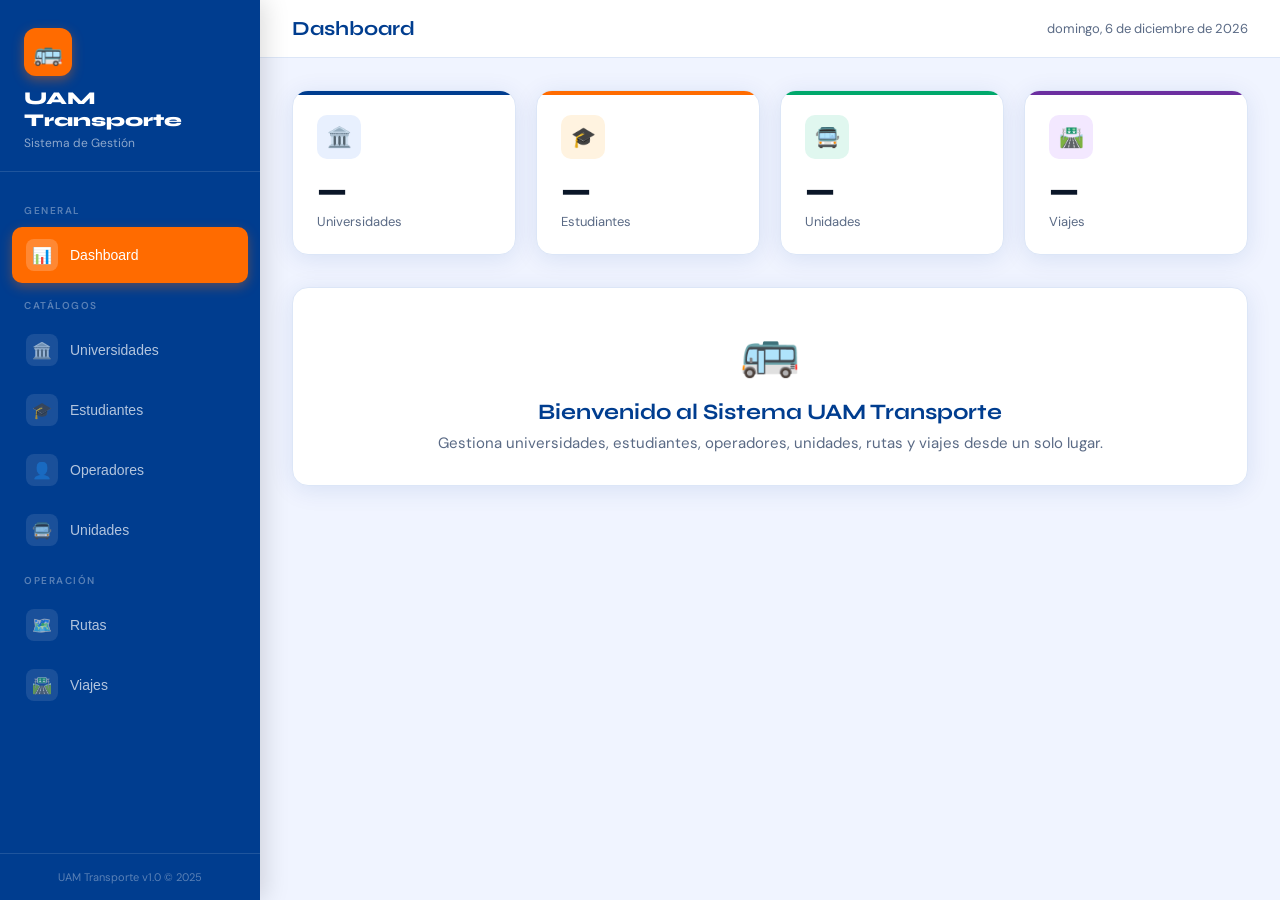
==== TrasporteUAM/src/main/resources/static/index.html @ a87d0dfd "cambios 18/03/2026 09:50" ====
<!DOCTYPE html>
<html lang="es">
<head>
    <meta charset="UTF-8">
    <meta name="viewport" content="width=device-width, initial-scale=1.0">
    <title>UAM Transporte — Sistema de Gestión</title>
    <link href="https://fonts.googleapis.com/css2?family=Syne:wght@400;600;700;800&family=DM+Sans:wght@300;400;500&display=swap" rel="stylesheet">
    <style>
        :root {
            --uam-azul: #003d8f;
            --uam-azul-claro: #0057cc;
            --uam-naranja: #ff6b00;
            --uam-naranja-claro: #ff8c33;
            --uam-verde: #00a86b;
            --uam-morado: #6c2fa0;
            --uam-rojo: #e0002a;
            --bg: #f0f4ff;
            --bg-card: #ffffff;
            --texto: #0a1628;
            --texto-suave: #5a6a85;
            --borde: #dce6f7;
            --sombra: 0 4px 24px rgba(0,61,143,0.10);
            --sombra-hover: 0 8px 36px rgba(0,61,143,0.18);
            --radio: 16px;
        }

        * { margin: 0; padding: 0; box-sizing: border-box; }

        body {
            font-family: 'DM Sans', sans-serif;
            background: var(--bg);
            color: var(--texto);
            min-height: 100vh;
            display: flex;
        }

        /* ─── SIDEBAR ─── */
        .sidebar {
            width: 260px;
            min-height: 100vh;
            background: var(--uam-azul);
            display: flex;
            flex-direction: column;
            position: fixed;
            left: 0; top: 0;
            z-index: 100;
            box-shadow: 4px 0 24px rgba(0,0,0,0.15);
        }

        .sidebar-logo {
            padding: 28px 24px 20px;
            border-bottom: 1px solid rgba(255,255,255,0.12);
        }

        .sidebar-logo .logo-icon {
            width: 48px; height: 48px;
            background: var(--uam-naranja);
            border-radius: 12px;
            display: flex; align-items: center; justify-content: center;
            font-size: 24px;
            margin-bottom: 12px;
            box-shadow: 0 4px 12px rgba(255,107,0,0.4);
        }

        .sidebar-logo h1 {
            font-family: 'Syne', sans-serif;
            font-size: 18px;
            font-weight: 800;
            color: #fff;
            line-height: 1.2;
        }

        .sidebar-logo p {
            font-size: 12px;
            color: rgba(255,255,255,0.55);
            margin-top: 4px;
        }

        .sidebar-nav {
            flex: 1;
            padding: 20px 12px;
            display: flex;
            flex-direction: column;
            gap: 4px;
        }

        .nav-label {
            font-size: 10px;
            font-weight: 600;
            letter-spacing: 1.5px;
            text-transform: uppercase;
            color: rgba(255,255,255,0.35);
            padding: 12px 12px 6px;
        }

        .nav-item {
            display: flex;
            align-items: center;
            gap: 12px;
            padding: 12px 14px;
            border-radius: 10px;
            cursor: pointer;
            transition: all 0.2s;
            color: rgba(255,255,255,0.7);
            font-size: 14px;
            font-weight: 500;
            border: none;
            background: none;
            width: 100%;
            text-align: left;
        }

        .nav-item:hover {
            background: rgba(255,255,255,0.1);
            color: #fff;
        }

        .nav-item.active {
            background: var(--uam-naranja);
            color: #fff;
            box-shadow: 0 4px 12px rgba(255,107,0,0.35);
        }

        .nav-item .nav-icon {
            width: 32px; height: 32px;
            border-radius: 8px;
            display: flex; align-items: center; justify-content: center;
            font-size: 16px;
            background: rgba(255,255,255,0.1);
            flex-shrink: 0;
        }

        .nav-item.active .nav-icon {
            background: rgba(255,255,255,0.2);
        }

        .sidebar-footer {
            padding: 16px;
            border-top: 1px solid rgba(255,255,255,0.12);
        }

        .sidebar-footer p {
            font-size: 11px;
            color: rgba(255,255,255,0.35);
            text-align: center;
        }

        /* ─── MAIN ─── */
        .main {
            margin-left: 260px;
            flex: 1;
            min-height: 100vh;
            display: flex;
            flex-direction: column;
        }

        .topbar {
            background: #fff;
            border-bottom: 1px solid var(--borde);
            padding: 16px 32px;
            display: flex;
            align-items: center;
            justify-content: space-between;
            position: sticky;
            top: 0;
            z-index: 50;
        }

        .topbar h2 {
            font-family: 'Syne', sans-serif;
            font-size: 20px;
            font-weight: 700;
            color: var(--uam-azul);
        }

        .topbar-actions {
            display: flex;
            align-items: center;
            gap: 12px;
        }

        .btn {
            display: inline-flex;
            align-items: center;
            gap: 8px;
            padding: 10px 20px;
            border-radius: 10px;
            font-family: 'DM Sans', sans-serif;
            font-size: 14px;
            font-weight: 500;
            cursor: pointer;
            transition: all 0.2s;
            border: none;
        }

        .btn-primary {
            background: var(--uam-naranja);
            color: #fff;
            box-shadow: 0 4px 12px rgba(255,107,0,0.3);
        }

        .btn-primary:hover {
            background: var(--uam-naranja-claro);
            transform: translateY(-1px);
            box-shadow: 0 6px 16px rgba(255,107,0,0.4);
        }

        .btn-secondary {
            background: var(--bg);
            color: var(--uam-azul);
            border: 1.5px solid var(--borde);
        }

        .btn-secondary:hover {
            background: var(--borde);
        }

        .btn-danger {
            background: #fff0f3;
            color: var(--uam-rojo);
            border: 1.5px solid #ffc0cb;
        }

        .btn-danger:hover { background: #ffe0e6; }

        .btn-edit {
            background: #e8f4ff;
            color: var(--uam-azul-claro);
            border: 1.5px solid #b8d8f8;
        }

        .btn-edit:hover { background: #d0eaff; }

        .btn-sm {
            padding: 6px 12px;
            font-size: 12px;
            border-radius: 8px;
        }

        /* ─── CONTENT ─── */
        .content {
            padding: 32px;
            flex: 1;
        }

        /* ─── DASHBOARD ─── */
        .dashboard-grid {
            display: grid;
            grid-template-columns: repeat(4, 1fr);
            gap: 20px;
            margin-bottom: 32px;
        }

        .stat-card {
            background: #fff;
            border-radius: var(--radio);
            padding: 24px;
            box-shadow: var(--sombra);
            border: 1px solid var(--borde);
            position: relative;
            overflow: hidden;
            transition: box-shadow 0.2s;
        }

        .stat-card:hover { box-shadow: var(--sombra-hover); }

        .stat-card::before {
            content: '';
            position: absolute;
            top: 0; left: 0; right: 0;
            height: 4px;
        }

        .stat-card.azul::before { background: var(--uam-azul); }
        .stat-card.naranja::before { background: var(--uam-naranja); }
        .stat-card.verde::before { background: var(--uam-verde); }
        .stat-card.morado::before { background: var(--uam-morado); }

        .stat-icon {
            width: 44px; height: 44px;
            border-radius: 10px;
            display: flex; align-items: center; justify-content: center;
            font-size: 20px;
            margin-bottom: 16px;
        }

        .stat-card.azul .stat-icon { background: #e8f0fe; }
        .stat-card.naranja .stat-icon { background: #fff3e0; }
        .stat-card.verde .stat-icon { background: #e0f7ef; }
        .stat-card.morado .stat-icon { background: #f3e8ff; }

        .stat-num {
            font-family: 'Syne', sans-serif;
            font-size: 32px;
            font-weight: 800;
            color: var(--texto);
            line-height: 1;
        }

        .stat-label {
            font-size: 13px;
            color: var(--texto-suave);
            margin-top: 6px;
        }

        /* ─── SECTION ─── */
        .section { display: none; }
        .section.active { display: block; }

        .section-header {
            display: flex;
            align-items: center;
            justify-content: space-between;
            margin-bottom: 24px;
        }

        .section-title {
            font-family: 'Syne', sans-serif;
            font-size: 24px;
            font-weight: 700;
            color: var(--texto);
        }

        .section-subtitle {
            font-size: 14px;
            color: var(--texto-suave);
            margin-top: 4px;
        }

        /* ─── TABLE ─── */
        .table-container {
            background: #fff;
            border-radius: var(--radio);
            box-shadow: var(--sombra);
            border: 1px solid var(--borde);
            overflow: hidden;
        }

        .table-toolbar {
            padding: 16px 20px;
            border-bottom: 1px solid var(--borde);
            display: flex;
            align-items: center;
            gap: 12px;
        }

        .search-input {
            flex: 1;
            padding: 9px 14px 9px 36px;
            border: 1.5px solid var(--borde);
            border-radius: 8px;
            font-family: 'DM Sans', sans-serif;
            font-size: 14px;
            color: var(--texto);
            background: var(--bg);
            outline: none;
            transition: border-color 0.2s;
            background-image: url("data:image/svg+xml,%3Csvg xmlns='http://www.w3.org/2000/svg' width='16' height='16' fill='%235a6a85' viewBox='0 0 16 16'%3E%3Cpath d='M11.742 10.344a6.5 6.5 0 1 0-1.397 1.398h-.001c.03.04.062.078.098.115l3.85 3.85a1 1 0 0 0 1.415-1.414l-3.85-3.85a1.007 1.007 0 0 0-.115-.099zm-5.44 1.406a5.5 5.5 0 1 1 0-11 5.5 5.5 0 0 1 0 11z'/%3E%3C/svg%3E");
            background-repeat: no-repeat;
            background-position: 12px center;
        }

        .search-input:focus { border-color: var(--uam-azul-claro); }

        table {
            width: 100%;
            border-collapse: collapse;
        }

        th {
            background: var(--bg);
            padding: 12px 16px;
            text-align: left;
            font-size: 12px;
            font-weight: 600;
            letter-spacing: 0.5px;
            text-transform: uppercase;
            color: var(--texto-suave);
            border-bottom: 1px solid var(--borde);
        }

        td {
            padding: 14px 16px;
            font-size: 14px;
            color: var(--texto);
            border-bottom: 1px solid var(--borde);
            vertical-align: middle;
        }

        tr:last-child td { border-bottom: none; }
        tr:hover td { background: #f8faff; }

        .badge {
            display: inline-flex;
            align-items: center;
            padding: 4px 10px;
            border-radius: 20px;
            font-size: 12px;
            font-weight: 600;
        }

        .badge-activo { background: #e0f7ef; color: #00a86b; }
        .badge-inactivo { background: #f0f0f0; color: #888; }
        .badge-suspendido { background: #fff0f3; color: var(--uam-rojo); }
        .badge-activa { background: #e0f7ef; color: #00a86b; }
        .badge-mantenimiento { background: #fff8e0; color: #c68000; }

        .td-actions { display: flex; gap: 6px; }

        /* ─── MODAL ─── */
        .modal-overlay {
            display: none;
            position: fixed;
            inset: 0;
            background: rgba(0,10,30,0.5);
            z-index: 200;
            align-items: center;
            justify-content: center;
            backdrop-filter: blur(4px);
        }

        .modal-overlay.open { display: flex; }

        .modal {
            background: #fff;
            border-radius: 20px;
            padding: 32px;
            width: 100%;
            max-width: 520px;
            max-height: 90vh;
            overflow-y: auto;
            box-shadow: 0 24px 80px rgba(0,0,0,0.2);
            animation: modalIn 0.25s ease;
        }

        @keyframes modalIn {
            from { opacity: 0; transform: translateY(20px) scale(0.97); }
            to { opacity: 1; transform: translateY(0) scale(1); }
        }

        .modal-header {
            display: flex;
            align-items: center;
            justify-content: space-between;
            margin-bottom: 24px;
        }

        .modal-title {
            font-family: 'Syne', sans-serif;
            font-size: 20px;
            font-weight: 700;
            color: var(--uam-azul);
        }

        .modal-close {
            width: 32px; height: 32px;
            border-radius: 8px;
            border: none;
            background: var(--bg);
            cursor: pointer;
            font-size: 18px;
            color: var(--texto-suave);
            display: flex; align-items: center; justify-content: center;
            transition: background 0.2s;
        }

        .modal-close:hover { background: var(--borde); }

        .form-group {
            margin-bottom: 16px;
        }

        .form-group label {
            display: block;
            font-size: 13px;
            font-weight: 500;
            color: var(--texto-suave);
            margin-bottom: 6px;
        }

        .form-group input,
        .form-group select {
            width: 100%;
            padding: 10px 14px;
            border: 1.5px solid var(--borde);
            border-radius: 10px;
            font-family: 'DM Sans', sans-serif;
            font-size: 14px;
            color: var(--texto);
            background: var(--bg);
            outline: none;
            transition: border-color 0.2s;
        }

        .form-group input:focus,
        .form-group select:focus {
            border-color: var(--uam-azul-claro);
            background: #fff;
        }

        .form-row {
            display: grid;
            grid-template-columns: 1fr 1fr;
            gap: 12px;
        }

        .modal-footer {
            display: flex;
            gap: 10px;
            justify-content: flex-end;
            margin-top: 24px;
            padding-top: 20px;
            border-top: 1px solid var(--borde);
        }

        /* ─── TOAST ─── */
        .toast-container {
            position: fixed;
            bottom: 24px;
            right: 24px;
            z-index: 999;
            display: flex;
            flex-direction: column;
            gap: 8px;
        }

        .toast {
            display: flex;
            align-items: center;
            gap: 12px;
            padding: 14px 20px;
            border-radius: 12px;
            background: #fff;
            box-shadow: 0 8px 32px rgba(0,0,0,0.15);
            font-size: 14px;
            font-weight: 500;
            animation: toastIn 0.3s ease;
            min-width: 280px;
            border-left: 4px solid var(--uam-verde);
        }

        .toast.error { border-left-color: var(--uam-rojo); }

        @keyframes toastIn {
            from { opacity: 0; transform: translateX(20px); }
            to { opacity: 1; transform: translateX(0); }
        }

        /* ─── EMPTY STATE ─── */
        .empty-state {
            text-align: center;
            padding: 60px 20px;
            color: var(--texto-suave);
        }

        .empty-state .empty-icon {
            font-size: 48px;
            margin-bottom: 16px;
            opacity: 0.4;
        }

        .empty-state p { font-size: 15px; }

        /* ─── LOADING ─── */
        .loading {
            text-align: center;
            padding: 40px;
            color: var(--texto-suave);
            font-size: 14px;
        }

        .spinner {
            display: inline-block;
            width: 24px; height: 24px;
            border: 3px solid var(--borde);
            border-top-color: var(--uam-azul);
            border-radius: 50%;
            animation: spin 0.8s linear infinite;
            margin-bottom: 8px;
        }

        @keyframes spin { to { transform: rotate(360deg); } }

        /* ─── COLOR DOTS ─── */
        .color-dot {
            width: 8px; height: 8px;
            border-radius: 50%;
            display: inline-block;
            margin-right: 6px;
        }
    </style>
</head>
<body>

<!-- ═══════════════ SIDEBAR ═══════════════ -->
<aside class="sidebar">
    <div class="sidebar-logo">
        <div class="logo-icon">🚌</div>
        <h1>UAM Transporte</h1>
        <p>Sistema de Gestión</p>
    </div>
    <nav class="sidebar-nav">
        <div class="nav-label">General</div>
        <button class="nav-item active" onclick="showSection('dashboard', this)">
            <span class="nav-icon">📊</span> Dashboard
        </button>
        <div class="nav-label">Catálogos</div>
        <button class="nav-item" onclick="showSection('universidades', this)">
            <span class="nav-icon">🏛️</span> Universidades
        </button>
        <button class="nav-item" onclick="showSection('estudiantes', this)">
            <span class="nav-icon">🎓</span> Estudiantes
        </button>
        <button class="nav-item" onclick="showSection('operadores', this)">
            <span class="nav-icon">👤</span> Operadores
        </button>
        <button class="nav-item" onclick="showSection('unidades', this)">
            <span class="nav-icon">🚍</span> Unidades
        </button>
        <div class="nav-label">Operación</div>
        <button class="nav-item" onclick="showSection('rutas', this)">
            <span class="nav-icon">🗺️</span> Rutas
        </button>
        <button class="nav-item" onclick="showSection('viajes', this)">
            <span class="nav-icon">🛣️</span> Viajes
        </button>
    </nav>
    <div class="sidebar-footer">
        <p>UAM Transporte v1.0 © 2025</p>
    </div>
</aside>

<!-- ═══════════════ MAIN ═══════════════ -->
<main class="main">
    <header class="topbar">
        <h2 id="topbar-title">Dashboard</h2>
        <div class="topbar-actions">
            <span id="topbar-time" style="font-size:13px;color:var(--texto-suave)"></span>
        </div>
    </header>

    <div class="content">

        <!-- ── DASHBOARD ── -->
        <section id="section-dashboard" class="section active">
            <div class="dashboard-grid">
                <div class="stat-card azul">
                    <div class="stat-icon">🏛️</div>
                    <div class="stat-num" id="stat-universidades">—</div>
                    <div class="stat-label">Universidades</div>
                </div>
                <div class="stat-card naranja">
                    <div class="stat-icon">🎓</div>
                    <div class="stat-num" id="stat-estudiantes">—</div>
                    <div class="stat-label">Estudiantes</div>
                </div>
                <div class="stat-card verde">
                    <div class="stat-icon">🚍</div>
                    <div class="stat-num" id="stat-unidades">—</div>
                    <div class="stat-label">Unidades</div>
                </div>
                <div class="stat-card morado">
                    <div class="stat-icon">🛣️</div>
                    <div class="stat-num" id="stat-viajes">—</div>
                    <div class="stat-label">Viajes</div>
                </div>
            </div>
            <div style="background:#fff;border-radius:var(--radio);padding:32px;box-shadow:var(--sombra);border:1px solid var(--borde);text-align:center">
                <div style="font-size:48px;margin-bottom:16px">🚌</div>
                <h3 style="font-family:'Syne',sans-serif;font-size:22px;color:var(--uam-azul);margin-bottom:8px">Bienvenido al Sistema UAM Transporte</h3>
                <p style="color:var(--texto-suave);font-size:15px">Gestiona universidades, estudiantes, operadores, unidades, rutas y viajes desde un solo lugar.</p>
            </div>
        </section>

        <!-- ── UNIVERSIDADES ── -->
        <section id="section-universidades" class="section">
            <div class="section-header">
                <div>
                    <div class="section-title">Universidades</div>
                    <div class="section-subtitle">Gestión de planteles UAM</div>
                </div>
                <button class="btn btn-primary" onclick="openModal('universidad')">＋ Nueva Universidad</button>
            </div>
            <div class="table-container">
                <div class="table-toolbar">
                    <input class="search-input" type="text" placeholder="Buscar universidad..." oninput="filterTable('tabla-universidades', this.value)">
                </div>
                <table>
                    <thead>
                    <tr>
                        <th>ID</th><th>Nombre</th><th>Dirección</th><th>Teléfono</th><th>Acciones</th>
                    </tr>
                    </thead>
                    <tbody id="tabla-universidades">
                    <tr><td colspan="5"><div class="loading"><div class="spinner"></div><br>Cargando...</div></td></tr>
                    </tbody>
                </table>
            </div>
        </section>

        <!-- ── ESTUDIANTES ── -->
        <section id="section-estudiantes" class="section">
            <div class="section-header">
                <div>
                    <div class="section-title">Estudiantes</div>
                    <div class="section-subtitle">Registro de alumnos del sistema</div>
                </div>
                <button class="btn btn-primary" onclick="openModal('estudiante')">＋ Nuevo Estudiante</button>
            </div>
            <div class="table-container">
                <div class="table-toolbar">
                    <input class="search-input" type="text" placeholder="Buscar estudiante..." oninput="filterTable('tabla-estudiantes', this.value)">
                </div>
                <table>
                    <thead>
                    <tr>
                        <th>Matrícula</th><th>Nombre</th><th>Carrera</th><th>Semestre</th><th>Universidad</th><th>Estatus</th><th>Acciones</th>
                    </tr>
                    </thead>
                    <tbody id="tabla-estudiantes">
                    <tr><td colspan="7"><div class="loading"><div class="spinner"></div><br>Cargando...</div></td></tr>
                    </tbody>
                </table>
            </div>
        </section>

        <!-- ── OPERADORES ── -->
        <section id="section-operadores" class="section">
            <div class="section-header">
                <div>
                    <div class="section-title">Operadores</div>
                    <div class="section-subtitle">Choferes y operadores del sistema</div>
                </div>
                <button class="btn btn-primary" onclick="openModal('operador')">＋ Nuevo Operador</button>
            </div>
            <div class="table-container">
                <div class="table-toolbar">
                    <input class="search-input" type="text" placeholder="Buscar operador..." oninput="filterTable('tabla-operadores', this.value)">
                </div>
                <table>
                    <thead>
                    <tr>
                        <th>Matrícula</th><th>Nombre</th><th>Teléfono</th><th>Estado</th><th>Acciones</th>
                    </tr>
                    </thead>
                    <tbody id="tabla-operadores">
                    <tr><td colspan="5"><div class="loading"><div class="spinner"></div><br>Cargando...</div></td></tr>
                    </tbody>
                </table>
            </div>
        </section>

        <!-- ── UNIDADES ── -->
        <section id="section-unidades" class="section">
            <div class="section-header">
                <div>
                    <div class="section-title">Unidades</div>
                    <div class="section-subtitle">Flota de autobuses</div>
                </div>
                <button class="btn btn-primary" onclick="openModal('unidad')">＋ Nueva Unidad</button>
            </div>
            <div class="table-container">
                <div class="table-toolbar">
                    <input class="search-input" type="text" placeholder="Buscar unidad..." oninput="filterTable('tabla-unidades', this.value)">
                </div>
                <table>
                    <thead>
                    <tr>
                        <th>ID</th><th>Número Económico</th><th>Placas</th><th>Modelo</th><th>Capacidad</th><th>Estado</th><th>Acciones</th>
                    </tr>
                    </thead>
                    <tbody id="tabla-unidades">
                    <tr><td colspan="7"><div class="loading"><div class="spinner"></div><br>Cargando...</div></td></tr>
                    </tbody>
                </table>
            </div>
        </section>

        <!-- ── RUTAS ── -->
        <section id="section-rutas" class="section">
            <div class="section-header">
                <div>
                    <div class="section-title">Rutas</div>
                    <div class="section-subtitle">Rutas de transporte disponibles</div>
                </div>
                <button class="btn btn-primary" onclick="openModal('ruta')">＋ Nueva Ruta</button>
            </div>
            <div class="table-container">
                <div class="table-toolbar">
                    <input class="search-input" type="text" placeholder="Buscar ruta..." oninput="filterTable('tabla-rutas', this.value)">
                </div>
                <table>
                    <thead>
                    <tr>
                        <th>ID</th><th>Nombre</th><th>Origen</th><th>Destino</th><th>Acciones</th>
                    </tr>
                    </thead>
                    <tbody id="tabla-rutas">
                    <tr><td colspan="5"><div class="loading"><div class="spinner"></div><br>Cargando...</div></td></tr>
                    </tbody>
                </table>
            </div>
        </section>

        <!-- ── VIAJES ── -->
        <section id="section-viajes" class="section">
            <div class="section-header">
                <div>
                    <div class="section-title">Viajes</div>
                    <div class="section-subtitle">Registro de viajes programados</div>
                </div>
                <button class="btn btn-primary" onclick="openModal('viaje')">＋ Nuevo Viaje</button>
            </div>
            <div class="table-container">
                <div class="table-toolbar">
                    <input class="search-input" type="text" placeholder="Buscar viaje..." oninput="filterTable('tabla-viajes', this.value)">
                </div>
                <table>
                    <thead>
                    <tr>
                        <th>ID</th><th>Ruta</th><th>Unidad</th><th>Operador</th><th>Fecha</th><th>Salida</th><th>Llegada</th><th>Acciones</th>
                    </tr>
                    </thead>
                    <tbody id="tabla-viajes">
                    <tr><td colspan="8"><div class="loading"><div class="spinner"></div><br>Cargando...</div></td></tr>
                    </tbody>
                </table>
            </div>
        </section>

    </div><!-- /content -->
</main>

<!-- ═══════════════ MODALES ═══════════════ -->

<!-- Modal Universidad -->
<div class="modal-overlay" id="modal-universidad">
    <div class="modal">
        <div class="modal-header">
            <div class="modal-title" id="modal-universidad-title">Nueva Universidad</div>
            <button class="modal-close" onclick="closeModal('universidad')">✕</button>
        </div>
        <input type="hidden" id="universidad-id">
        <div class="form-group">
            <label>Nombre</label>
            <input type="text" id="universidad-nombre" placeholder="Ej. UAM Cuajimalpa">
        </div>
        <div class="form-group">
            <label>Dirección</label>
            <input type="text" id="universidad-direccion" placeholder="Dirección completa">
        </div>
        <div class="form-group">
            <label>Teléfono</label>
            <input type="text" id="universidad-telefono" placeholder="Ej. 5512345678">
        </div>
        <div class="modal-footer">
            <button class="btn btn-secondary" onclick="closeModal('universidad')">Cancelar</button>
            <button class="btn btn-primary" onclick="saveUniversidad()">Guardar</button>
        </div>
    </div>
</div>

<!-- Modal Estudiante -->
<div class="modal-overlay" id="modal-estudiante">
    <div class="modal">
        <div class="modal-header">
            <div class="modal-title" id="modal-estudiante-title">Nuevo Estudiante</div>
            <button class="modal-close" onclick="closeModal('estudiante')">✕</button>
        </div>
        <div class="form-row">
            <div class="form-group">
                <label>Matrícula</label>
                <input type="text" id="estudiante-matricula" placeholder="Ej. 2023001">
            </div>
            <div class="form-group">
                <label>Universidad</label>
                <select id="estudiante-universidad"></select>
            </div>
        </div>
        <div class="form-group">
            <label>Nombre completo</label>
            <input type="text" id="estudiante-nombre" placeholder="Nombre y apellidos">
        </div>
        <div class="form-row">
            <div class="form-group">
                <label>Carrera</label>
                <input type="text" id="estudiante-carrera" placeholder="Ej. Ing. en Computación">
            </div>
            <div class="form-group">
                <label>Semestre</label>
                <input type="number" id="estudiante-semestre" placeholder="Ej. 5" min="1" max="12">
            </div>
        </div>
        <div class="form-row">
            <div class="form-group">
                <label>Teléfono</label>
                <input type="text" id="estudiante-telefono" placeholder="Ej. 5512345678">
            </div>
            <div class="form-group">
                <label>Estatus</label>
                <select id="estudiante-estatus">
                    <option value="ACTIVO">Activo</option>
                    <option value="INACTIVO">Inactivo</option>
                    <option value="SUSPENDIDO">Suspendido</option>
                </select>
            </div>
        </div>
        <div class="form-group">
            <label>Dirección</label>
            <input type="text" id="estudiante-direccion" placeholder="Dirección completa">
        </div>
        <div class="modal-footer">
            <button class="btn btn-secondary" onclick="closeModal('estudiante')">Cancelar</button>
            <button class="btn btn-primary" onclick="saveEstudiante()">Guardar</button>
        </div>
    </div>
</div>

<!-- Modal Operador -->
<div class="modal-overlay" id="modal-operador">
    <div class="modal">
        <div class="modal-header">
            <div class="modal-title" id="modal-operador-title">Nuevo Operador</div>
            <button class="modal-close" onclick="closeModal('operador')">✕</button>
        </div>
        <div class="form-group">
            <label>Matrícula</label>
            <input type="text" id="operador-matricula" placeholder="Ej. OP001">
        </div>
        <div class="form-group">
            <label>Nombre completo</label>
            <input type="text" id="operador-nombre" placeholder="Nombre y apellidos">
        </div>
        <div class="form-row">
            <div class="form-group">
                <label>Teléfono</label>
                <input type="text" id="operador-telefono" placeholder="Ej. 5512345678">
            </div>
            <div class="form-group">
                <label>Estado</label>
                <select id="operador-estado">
                    <option value="ACTIVO">Activo</option>
                    <option value="INACTIVO">Inactivo</option>
                    <option value="SUSPENDIDO">Suspendido</option>
                </select>
            </div>
        </div>
        <div class="modal-footer">
            <button class="btn btn-secondary" onclick="closeModal('operador')">Cancelar</button>
            <button class="btn btn-primary" onclick="saveOperador()">Guardar</button>
        </div>
    </div>
</div>

<!-- Modal Unidad -->
<div class="modal-overlay" id="modal-unidad">
    <div class="modal">
        <div class="modal-header">
            <div class="modal-title" id="modal-unidad-title">Nueva Unidad</div>
            <button class="modal-close" onclick="closeModal('unidad')">✕</button>
        </div>
        <input type="hidden" id="unidad-id">
        <div class="form-row">
            <div class="form-group">
                <label>Número Económico</label>
                <input type="text" id="unidad-numero" placeholder="Ej. UAM-001">
            </div>
            <div class="form-group">
                <label>Placas</label>
                <input type="text" id="unidad-placas" placeholder="Ej. ABC-123">
            </div>
        </div>
        <div class="form-row">
            <div class="form-group">
                <label>Modelo</label>
                <input type="text" id="unidad-modelo" placeholder="Ej. Mercedes Benz 2022">
            </div>
            <div class="form-group">
                <label>Capacidad</label>
                <input type="number" id="unidad-capacidad" placeholder="Ej. 40" min="1">
            </div>
        </div>
        <div class="form-group">
            <label>Estado</label>
            <select id="unidad-estado">
                <option value="ACTIVA">Activa</option>
                <option value="INACTIVA">Inactiva</option>
                <option value="MANTENIMIENTO">Mantenimiento</option>
            </select>
        </div>
        <div class="modal-footer">
            <button class="btn btn-secondary" onclick="closeModal('unidad')">Cancelar</button>
            <button class="btn btn-primary" onclick="saveUnidad()">Guardar</button>
        </div>
    </div>
</div>

<!-- Modal Ruta -->
<div class="modal-overlay" id="modal-ruta">
    <div class="modal">
        <div class="modal-header">
            <div class="modal-title" id="modal-ruta-title">Nueva Ruta</div>
            <button class="modal-close" onclick="closeModal('ruta')">✕</button>
        </div>
        <input type="hidden" id="ruta-id">
        <div class="form-group">
            <label>Nombre de la ruta</label>
            <input type="text" id="ruta-nombre" placeholder="Ej. Ruta Centro-Cuajimalpa">
        </div>
        <div class="form-row">
            <div class="form-group">
                <label>Origen</label>
                <input type="text" id="ruta-origen" placeholder="Punto de origen">
            </div>
            <div class="form-group">
                <label>Destino</label>
                <input type="text" id="ruta-destino" placeholder="Punto de destino">
            </div>
        </div>
        <div class="modal-footer">
            <button class="btn btn-secondary" onclick="closeModal('ruta')">Cancelar</button>
            <button class="btn btn-primary" onclick="saveRuta()">Guardar</button>
        </div>
    </div>
</div>

<!-- Modal Viaje -->
<div class="modal-overlay" id="modal-viaje">
    <div class="modal">
        <div class="modal-header">
            <div class="modal-title" id="modal-viaje-title">Nuevo Viaje</div>
            <button class="modal-close" onclick="closeModal('viaje')">✕</button>
        </div>
        <input type="hidden" id="viaje-id">
        <div class="form-row">
            <div class="form-group">
                <label>Ruta</label>
                <select id="viaje-ruta"></select>
            </div>
            <div class="form-group">
                <label>Unidad</label>
                <select id="viaje-unidad"></select>
            </div>
        </div>
        <div class="form-group">
            <label>Operador</label>
            <select id="viaje-operador"></select>
        </div>
        <div class="form-group">
            <label>Fecha</label>
            <input type="date" id="viaje-fecha">
        </div>
        <div class="form-row">
            <div class="form-group">
                <label>Horario Salida</label>
                <input type="time" id="viaje-salida">
            </div>
            <div class="form-group">
                <label>Horario Llegada</label>
                <input type="time" id="viaje-llegada">
            </div>
        </div>
        <div class="modal-footer">
            <button class="btn btn-secondary" onclick="closeModal('viaje')">Cancelar</button>
            <button class="btn btn-primary" onclick="saveViaje()">Guardar</button>
        </div>
    </div>
</div>

<!-- Toast container -->
<div class="toast-container" id="toast-container"></div>

<!-- ═══════════════ JAVASCRIPT ═══════════════ -->
<script>
    const API = 'http://localhost:8080';

    // ── Tiempo ──
    function updateTime() {
        const now = new Date();
        document.getElementById('topbar-time').textContent =
            now.toLocaleDateString('es-MX', {weekday:'long', year:'numeric', month:'long', day:'numeric'});
    }
    setInterval(updateTime, 1000);
    updateTime();

    // ── Navegación ──
    const sectionTitles = {
        dashboard: 'Dashboard', universidades: 'Universidades',
        estudiantes: 'Estudiantes', operadores: 'Operadores',
        unidades: 'Unidades', rutas: 'Rutas', viajes: 'Viajes'
    };

    function showSection(name, btn) {
        document.querySelectorAll('.section').forEach(s => s.classList.remove('active'));
        document.querySelectorAll('.nav-item').forEach(n => n.classList.remove('active'));
        document.getElementById('section-' + name).classList.add('active');
        if (btn) btn.classList.add('active');
        document.getElementById('topbar-title').textContent = sectionTitles[name] || name;
        if (name !== 'dashboard') loadSection(name);
        else loadDashboard();
    }

    // ── Toast ──
    function showToast(msg, type = 'success') {
        const c = document.getElementById('toast-container');
        const t = document.createElement('div');
        t.className = 'toast' + (type === 'error' ? ' error' : '');
        t.innerHTML = (type === 'error' ? '❌' : '✅') + ' ' + msg;
        c.appendChild(t);
        setTimeout(() => t.remove(), 3500);
    }

    // ── Modal ──
    function openModal(type, data = null) {
        const overlay = document.getElementById('modal-' + type);
        overlay.classList.add('open');
        if (type === 'estudiante') loadUniversidadesSelect();
        if (type === 'viaje') { loadRutasSelect(); loadUnidadesSelect(); loadOperadoresSelect(); }
        if (data) fillForm(type, data);
        else clearForm(type);
    }

    function closeModal(type) {
        document.getElementById('modal-' + type).classList.remove('open');
    }

    function clearForm(type) {
        document.getElementById('modal-' + type).querySelectorAll('input').forEach(i => i.value = '');
        document.getElementById('modal-' + type + '-title').textContent =
            { universidad: 'Nueva Universidad', estudiante: 'Nuevo Estudiante',
                operador: 'Nuevo Operador', unidad: 'Nueva Unidad',
                ruta: 'Nueva Ruta', viaje: 'Nuevo Viaje' }[type];
    }

    function fillForm(type, data) {
        document.getElementById('modal-' + type + '-title').textContent =
            { universidad: 'Editar Universidad', estudiante: 'Editar Estudiante',
                operador: 'Editar Operador', unidad: 'Editar Unidad',
                ruta: 'Editar Ruta', viaje: 'Editar Viaje' }[type];

        if (type === 'universidad') {
            document.getElementById('universidad-id').value = data.idUniversidad;
            document.getElementById('universidad-nombre').value = data.nombre || '';
            document.getElementById('universidad-direccion').value = data.direccion || '';
            document.getElementById('universidad-telefono').value = data.telefono || '';
        } else if (type === 'estudiante') {
            document.getElementById('estudiante-matricula').value = data.matricula || '';
            document.getElementById('estudiante-matricula').disabled = true;
            document.getElementById('estudiante-nombre').value = data.nombre || '';
            document.getElementById('estudiante-carrera').value = data.carrera || '';
            document.getElementById('estudiante-semestre').value = data.semestre || '';
            document.getElementById('estudiante-telefono').value = data.telefono || '';
            document.getElementById('estudiante-direccion').value = data.direccion || '';
            document.getElementById('estudiante-estatus').value = data.estatus || 'ACTIVO';
            setTimeout(() => document.getElementById('estudiante-universidad').value = data.idUniversidad, 300);
        } else if (type === 'operador') {
            document.getElementById('operador-matricula').value = data.matricula || '';
            document.getElementById('operador-matricula').disabled = true;
            document.getElementById('operador-nombre').value = data.nombre || '';
            document.getElementById('operador-telefono').value = data.telefono || '';
            document.getElementById('operador-estado').value = data.estado || 'ACTIVO';
        } else if (type === 'unidad') {
            document.getElementById('unidad-id').value = data.idUnidad;
            document.getElementById('unidad-numero').value = data.numeroEconomico || '';
            document.getElementById('unidad-placas').value = data.placas || '';
            document.getElementById('unidad-modelo').value = data.modelo || '';
            document.getElementById('unidad-capacidad').value = data.capacidad || '';
            document.getElementById('unidad-estado').value = data.estado || 'ACTIVA';
        } else if (type === 'ruta') {
            document.getElementById('ruta-id').value = data.idRuta;
            document.getElementById('ruta-nombre').value = data.nombreRuta || '';
            document.getElementById('ruta-origen').value = data.origen || '';
            document.getElementById('ruta-destino').value = data.destino || '';
        } else if (type === 'viaje') {
            document.getElementById('viaje-id').value = data.idViaje;
            document.getElementById('viaje-fecha').value = data.fecha || '';
            document.getElementById('viaje-salida').value = data.horarioSalida || '';
            document.getElementById('viaje-llegada').value = data.horarioLlegada || '';
            setTimeout(() => {
                document.getElementById('viaje-ruta').value = data.idRuta;
                document.getElementById('viaje-unidad').value = data.idUnidad;
                document.getElementById('viaje-operador').value = data.matriculaOperador;
            }, 400);
        }
    }

    // ── Filtro de tabla ──
    function filterTable(tableId, query) {
        const q = query.toLowerCase();
        document.querySelectorAll('#' + tableId + ' tr').forEach(row => {
            row.style.display = row.textContent.toLowerCase().includes(q) ? '' : 'none';
        });
    }

    // ── Badge ──
    function badge(val) {
        const map = {
            ACTIVO: 'activo', INACTIVO: 'inactivo', SUSPENDIDO: 'suspendido',
            ACTIVA: 'activa', INACTIVA: 'inactivo', MANTENIMIENTO: 'mantenimiento'
        };
        return `<span class="badge badge-${map[val] || 'inactivo'}">${val}</span>`;
    }

    // ═══════════════════════════════════════
    // DASHBOARD
    // ═══════════════════════════════════════
    async function loadDashboard() {
        try {
            const [u, e, un, v] = await Promise.all([
                fetch(API + '/universidades').then(r => r.json()),
                fetch(API + '/estudiantes').then(r => r.json()),
                fetch(API + '/unidades').then(r => r.json()),
                fetch(API + '/viajes').then(r => r.json()),
            ]);
            document.getElementById('stat-universidades').textContent = u.length;
            document.getElementById('stat-estudiantes').textContent = e.length;
            document.getElementById('stat-unidades').textContent = un.length;
            document.getElementById('stat-viajes').textContent = v.length;
        } catch(e) {}
    }

    // ═══════════════════════════════════════
    // LOAD SECTIONS
    // ═══════════════════════════════════════
    async function loadSection(name) {
        const loaders = {
            universidades: loadUniversidades,
            estudiantes: loadEstudiantes,
            operadores: loadOperadores,
            unidades: loadUnidades,
            rutas: loadRutas,
            viajes: loadViajes,
        };
        if (loaders[name]) loaders[name]();
    }

    // ── Universidades ──
    async function loadUniversidades() {
        const tb = document.getElementById('tabla-universidades');
        tb.innerHTML = '<tr><td colspan="5"><div class="loading"><div class="spinner"></div><br>Cargando...</div></td></tr>';
        try {
            const data = await fetch(API + '/universidades').then(r => r.json());
            if (!data.length) { tb.innerHTML = '<tr><td colspan="5"><div class="empty-state"><div class="empty-icon">🏛️</div><p>No hay universidades registradas</p></div></td></tr>'; return; }
            tb.innerHTML = data.map(u => `
      <tr>
        <td><strong>#${u.idUniversidad}</strong></td>
        <td>${u.nombre}</td>
        <td style="color:var(--texto-suave)">${u.direccion || '—'}</td>
        <td>${u.telefono || '—'}</td>
        <td><div class="td-actions">
          <button class="btn btn-edit btn-sm" onclick='openModal("universidad", ${JSON.stringify(u)})'>✏️ Editar</button>
          <button class="btn btn-danger btn-sm" onclick="deleteUniversidad(${u.idUniversidad})">🗑️ Borrar</button>
        </div></td>
      </tr>`).join('');
        } catch(e) { tb.innerHTML = '<tr><td colspan="5" style="text-align:center;color:var(--uam-rojo);padding:20px">Error al conectar con el servidor</td></tr>'; }
    }

    async function saveUniversidad() {
        const id = document.getElementById('universidad-id').value;
        const body = {
            nombre: document.getElementById('universidad-nombre').value,
            direccion: document.getElementById('universidad-direccion').value,
            telefono: document.getElementById('universidad-telefono').value,
        };
        try {
            if (id) {
                await fetch(API + '/universidades/' + id, { method: 'PATCH', headers: {'Content-Type':'application/json'}, body: JSON.stringify(body) });
                showToast('Universidad actualizada');
            } else {
                await fetch(API + '/universidades', { method: 'POST', headers: {'Content-Type':'application/json'}, body: JSON.stringify(body) });
                showToast('Universidad creada');
            }
            closeModal('universidad');
            loadUniversidades();
        } catch(e) { showToast('Error al guardar', 'error'); }
    }

    async function deleteUniversidad(id) {
        if (!confirm('¿Eliminar esta universidad?')) return;
        await fetch(API + '/universidades/' + id, { method: 'DELETE' });
        showToast('Universidad eliminada');
        loadUniversidades();
    }

    // ── Estudiantes ──
    let universidades = [];
    async function loadUniversidades_cache() {
        universidades = await fetch(API + '/universidades').then(r => r.json()).catch(() => []);
    }

    async function loadEstudiantes() {
        await loadUniversidades_cache();
        const tb = document.getElementById('tabla-estudiantes');
        tb.innerHTML = '<tr><td colspan="7"><div class="loading"><div class="spinner"></div><br>Cargando...</div></td></tr>';
        try {
            const data = await fetch(API + '/estudiantes').then(r => r.json());
            if (!data.length) { tb.innerHTML = '<tr><td colspan="7"><div class="empty-state"><div class="empty-icon">🎓</div><p>No hay estudiantes registrados</p></div></td></tr>'; return; }
            tb.innerHTML = data.map(e => {
                const uNombre = universidades.find(u => u.idUniversidad === e.idUniversidad)?.nombre || `ID ${e.idUniversidad}`;
                return `<tr>
        <td><strong>${e.matricula}</strong></td>
        <td>${e.nombre}</td>
        <td style="color:var(--texto-suave)">${e.carrera || '—'}</td>
        <td style="text-align:center">${e.semestre || '—'}</td>
        <td>${uNombre}</td>
        <td>${badge(e.estatus)}</td>
        <td><div class="td-actions">
          <button class="btn btn-edit btn-sm" onclick='openModal("estudiante", ${JSON.stringify(e)})'>✏️ Editar</button>
          <button class="btn btn-danger btn-sm" onclick='deleteEstudiante("${e.matricula}")'>🗑️ Borrar</button>
        </div></td>
      </tr>`;
            }).join('');
        } catch(e) { tb.innerHTML = '<tr><td colspan="7" style="text-align:center;color:var(--uam-rojo);padding:20px">Error al conectar con el servidor</td></tr>'; }
    }

    async function loadUniversidadesSelect() {
        await loadUniversidades_cache();
        const sel = document.getElementById('estudiante-universidad');
        sel.innerHTML = universidades.map(u => `<option value="${u.idUniversidad}">${u.nombre}</option>`).join('');
    }

    async function saveEstudiante() {
        const matricula = document.getElementById('estudiante-matricula').value;
        const body = {
            matricula,
            idUniversidad: parseInt(document.getElementById('estudiante-universidad').value),
            nombre: document.getElementById('estudiante-nombre').value,
            carrera: document.getElementById('estudiante-carrera').value,
            semestre: parseInt(document.getElementById('estudiante-semestre').value),
            telefono: document.getElementById('estudiante-telefono').value,
            direccion: document.getElementById('estudiante-direccion').value,
            estatus: document.getElementById('estudiante-estatus').value,
        };
        const isEdit = document.getElementById('estudiante-matricula').disabled;
        try {
            if (isEdit) {
                await fetch(API + '/estudiantes/' + matricula, { method: 'PATCH', headers: {'Content-Type':'application/json'}, body: JSON.stringify(body) });
                showToast('Estudiante actualizado');
            } else {
                await fetch(API + '/estudiantes', { method: 'POST', headers: {'Content-Type':'application/json'}, body: JSON.stringify(body) });
                showToast('Estudiante registrado');
            }
            document.getElementById('estudiante-matricula').disabled = false;
            closeModal('estudiante');
            loadEstudiantes();
        } catch(e) { showToast('Error al guardar', 'error'); }
    }

    async function deleteEstudiante(matricula) {
        if (!confirm('¿Eliminar este estudiante?')) return;
        await fetch(API + '/estudiantes/' + matricula, { method: 'DELETE' });
        showToast('Estudiante eliminado');
        loadEstudiantes();
    }

    // ── Operadores ──
    async function loadOperadores() {
        const tb = document.getElementById('tabla-operadores');
        tb.innerHTML = '<tr><td colspan="5"><div class="loading"><div class="spinner"></div><br>Cargando...</div></td></tr>';
        try {
            const data = await fetch(API + '/operadores').then(r => r.json());
            if (!data.length) { tb.innerHTML = '<tr><td colspan="5"><div class="empty-state"><div class="empty-icon">👤</div><p>No hay operadores registrados</p></div></td></tr>'; return; }
            tb.innerHTML = data.map(o => `
      <tr>
        <td><strong>${o.matricula}</strong></td>
        <td>${o.nombre}</td>
        <td>${o.telefono || '—'}</td>
        <td>${badge(o.estado)}</td>
        <td><div class="td-actions">
          <button class="btn btn-edit btn-sm" onclick='openModal("operador", ${JSON.stringify(o)})'>✏️ Editar</button>
          <button class="btn btn-danger btn-sm" onclick='deleteOperador("${o.matricula}")'>🗑️ Borrar</button>
        </div></td>
      </tr>`).join('');
        } catch(e) { tb.innerHTML = '<tr><td colspan="5" style="text-align:center;color:var(--uam-rojo);padding:20px">Error al conectar con el servidor</td></tr>'; }
    }

    async function saveOperador() {
        const matricula = document.getElementById('operador-matricula').value;
        const isEdit = document.getElementById('operador-matricula').disabled;
        const body = {
            matricula,
            nombre: document.getElementById('operador-nombre').value,
            telefono: document.getElementById('operador-telefono').value,
            estado: document.getElementById('operador-estado').value,
        };
        try {
            if (isEdit) {
                await fetch(API + '/operadores/' + matricula, { method: 'PATCH', headers: {'Content-Type':'application/json'}, body: JSON.stringify(body) });
                showToast('Operador actualizado');
            } else {
                await fetch(API + '/operadores', { method: 'POST', headers: {'Content-Type':'application/json'}, body: JSON.stringify(body) });
                showToast('Operador registrado');
            }
            document.getElementById('operador-matricula').disabled = false;
            closeModal('operador');
            loadOperadores();
        } catch(e) { showToast('Error al guardar', 'error'); }
    }

    async function deleteOperador(matricula) {
        if (!confirm('¿Eliminar este operador?')) return;
        await fetch(API + '/operadores/' + matricula, { method: 'DELETE' });
        showToast('Operador eliminado');
        loadOperadores();
    }

    // ── Unidades ──
    async function loadUnidades() {
        const tb = document.getElementById('tabla-unidades');
        tb.innerHTML = '<tr><td colspan="7"><div class="loading"><div class="spinner"></div><br>Cargando...</div></td></tr>';
        try {
            const data = await fetch(API + '/unidades').then(r => r.json());
            if (!data.length) { tb.innerHTML = '<tr><td colspan="7"><div class="empty-state"><div class="empty-icon">🚍</div><p>No hay unidades registradas</p></div></td></tr>'; return; }
            tb.innerHTML = data.map(u => `
      <tr>
        <td><strong>#${u.idUnidad}</strong></td>
        <td>${u.numeroEconomico}</td>
        <td>${u.placas || '—'}</td>
        <td>${u.modelo || '—'}</td>
        <td style="text-align:center">${u.capacidad || '—'}</td>
        <td>${badge(u.estado)}</td>
        <td><div class="td-actions">
          <button class="btn btn-edit btn-sm" onclick='openModal("unidad", ${JSON.stringify(u)})'>✏️ Editar</button>
          <button class="btn btn-danger btn-sm" onclick="deleteUnidad(${u.idUnidad})">🗑️ Borrar</button>
        </div></td>
      </tr>`).join('');
        } catch(e) { tb.innerHTML = '<tr><td colspan="7" style="text-align:center;color:var(--uam-rojo);padding:20px">Error al conectar con el servidor</td></tr>'; }
    }

    async function saveUnidad() {
        const id = document.getElementById('unidad-id').value;
        const body = {
            numeroEconomico: document.getElementById('unidad-numero').value,
            placas: document.getElementById('unidad-placas').value,
            modelo: document.getElementById('unidad-modelo').value,
            capacidad: parseInt(document.getElementById('unidad-capacidad').value),
            estado: document.getElementById('unidad-estado').value,
        };
        try {
            if (id) {
                await fetch(API + '/unidades/' + id, { method: 'PATCH', headers: {'Content-Type':'application/json'}, body: JSON.stringify(body) });
                showToast('Unidad actualizada');
            } else {
                await fetch(API + '/unidades', { method: 'POST', headers: {'Content-Type':'application/json'}, body: JSON.stringify(body) });
                showToast('Unidad registrada');
            }
            closeModal('unidad');
            loadUnidades();
        } catch(e) { showToast('Error al guardar', 'error'); }
    }

    async function deleteUnidad(id) {
        if (!confirm('¿Eliminar esta unidad?')) return;
        await fetch(API + '/unidades/' + id, { method: 'DELETE' });
        showToast('Unidad eliminada');
        loadUnidades();
    }

    // ── Rutas ──
    async function loadRutas() {
        const tb = document.getElementById('tabla-rutas');
        tb.innerHTML = '<tr><td colspan="5"><div class="loading"><div class="spinner"></div><br>Cargando...</div></td></tr>';
        try {
            const data = await fetch(API + '/rutas').then(r => r.json());
            if (!data.length) { tb.innerHTML = '<tr><td colspan="5"><div class="empty-state"><div class="empty-icon">🗺️</div><p>No hay rutas registradas</p></div></td></tr>'; return; }
            tb.innerHTML = data.map(r => `
      <tr>
        <td><strong>#${r.idRuta}</strong></td>
        <td>${r.nombreRuta}</td>
        <td>${r.origen || '—'}</td>
        <td>${r.destino || '—'}</td>
        <td><div class="td-actions">
          <button class="btn btn-edit btn-sm" onclick='openModal("ruta", ${JSON.stringify(r)})'>✏️ Editar</button>
          <button class="btn btn-danger btn-sm" onclick="deleteRuta(${r.idRuta})">🗑️ Borrar</button>
        </div></td>
      </tr>`).join('');
        } catch(e) { tb.innerHTML = '<tr><td colspan="5" style="text-align:center;color:var(--uam-rojo);padding:20px">Error al conectar con el servidor</td></tr>'; }
    }

    async function saveRuta() {
        const id = document.getElementById('ruta-id').value;
        const body = {
            nombreRuta: document.getElementById('ruta-nombre').value,
            origen: document.getElementById('ruta-origen').value,
            destino: document.getElementById('ruta-destino').value,
        };
        try {
            if (id) {
                await fetch(API + '/rutas/' + id, { method: 'PATCH', headers: {'Content-Type':'application/json'}, body: JSON.stringify(body) });
                showToast('Ruta actualizada');
            } else {
                await fetch(API + '/rutas', { method: 'POST', headers: {'Content-Type':'application/json'}, body: JSON.stringify(body) });
                showToast('Ruta creada');
            }
            closeModal('ruta');
            loadRutas();
        } catch(e) { showToast('Error al guardar', 'error'); }
    }

    async function deleteRuta(id) {
        if (!confirm('¿Eliminar esta ruta?')) return;
        await fetch(API + '/rutas/' + id, { method: 'DELETE' });
        showToast('Ruta eliminada');
        loadRutas();
    }

    // ── Viajes ──
    let rutas = [], unidades = [], operadores = [];

    async function loadRutasSelect() {
        rutas = await fetch(API + '/rutas').then(r => r.json()).catch(() => []);
        document.getElementById('viaje-ruta').innerHTML = rutas.map(r => `<option value="${r.idRuta}">${r.nombreRuta}</option>`).join('');
    }

    async function loadUnidadesSelect() {
        unidades = await fetch(API + '/unidades').then(r => r.json()).catch(() => []);
        document.getElementById('viaje-unidad').innerHTML = unidades.map(u => `<option value="${u.idUnidad}">${u.numeroEconomico} — ${u.placas}</option>`).join('');
    }

    async function loadOperadoresSelect() {
        operadores = await fetch(API + '/operadores').then(r => r.json()).catch(() => []);
        document.getElementById('viaje-operador').innerHTML = operadores.map(o => `<option value="${o.matricula}">${o.nombre}</option>`).join('');
    }

    async function loadViajes() {
        await Promise.all([
            fetch(API + '/rutas').then(r => r.json()).then(d => rutas = d).catch(() => {}),
            fetch(API + '/unidades').then(r => r.json()).then(d => unidades = d).catch(() => {}),
            fetch(API + '/operadores').then(r => r.json()).then(d => operadores = d).catch(() => {}),
        ]);
        const tb = document.getElementById('tabla-viajes');
        tb.innerHTML = '<tr><td colspan="8"><div class="loading"><div class="spinner"></div><br>Cargando...</div></td></tr>';
        try {
            const data = await fetch(API + '/viajes').then(r => r.json());
            if (!data.length) { tb.innerHTML = '<tr><td colspan="8"><div class="empty-state"><div class="empty-icon">🛣️</div><p>No hay viajes registrados</p></div></td></tr>'; return; }
            tb.innerHTML = data.map(v => {
                const rNombre = rutas.find(r => r.idRuta === v.idRuta)?.nombreRuta || `Ruta ${v.idRuta}`;
                const uNombre = unidades.find(u => u.idUnidad === v.idUnidad)?.numeroEconomico || `Unidad ${v.idUnidad}`;
                const oNombre = operadores.find(o => o.matricula === v.matriculaOperador)?.nombre || v.matriculaOperador;
                return `<tr>
        <td><strong>#${v.idViaje}</strong></td>
        <td>${rNombre}</td>
        <td>${uNombre}</td>
        <td>${oNombre}</td>
        <td>${v.fecha || '—'}</td>
        <td>${v.horarioSalida || '—'}</td>
        <td>${v.horarioLlegada || '—'}</td>
        <td><div class="td-actions">
          <button class="btn btn-edit btn-sm" onclick='openModal("viaje", ${JSON.stringify(v)})'>✏️ Editar</button>
          <button class="btn btn-danger btn-sm" onclick="deleteViaje(${v.idViaje})">🗑️ Borrar</button>
        </div></td>
      </tr>`;
            }).join('');
        } catch(e) { tb.innerHTML = '<tr><td colspan="8" style="text-align:center;color:var(--uam-rojo);padding:20px">Error al conectar con el servidor</td></tr>'; }
    }

    async function saveViaje() {
        const id = document.getElementById('viaje-id').value;
        const body = {
            idRuta: parseInt(document.getElementById('viaje-ruta').value),
            idUnidad: parseInt(document.getElementById('viaje-unidad').value),
            matriculaOperador: document.getElementById('viaje-operador').value,
            fecha: document.getElementById('viaje-fecha').value,
            horarioSalida: document.getElementById('viaje-salida').value,
            horarioLlegada: document.getElementById('viaje-llegada').value,
        };
        try {
            if (id) {
                await fetch(API + '/viajes/' + id, { method: 'PATCH', headers: {'Content-Type':'application/json'}, body: JSON.stringify(body) });
                showToast('Viaje actualizado');
            } else {
                await fetch(API + '/viajes', { method: 'POST', headers: {'Content-Type':'application/json'}, body: JSON.stringify(body) });
                showToast('Viaje registrado');
            }
            closeModal('viaje');
            loadViajes();
        } catch(e) { showToast('Error al guardar', 'error'); }
    }

    async function deleteViaje(id) {
        if (!confirm('¿Eliminar este viaje?')) return;
        await fetch(API + '/viajes/' + id, { method: 'DELETE' });
        showToast('Viaje eliminado');
        loadViajes();
    }

    // ── Init ──
    loadDashboard();
</script>
</body>
</html>
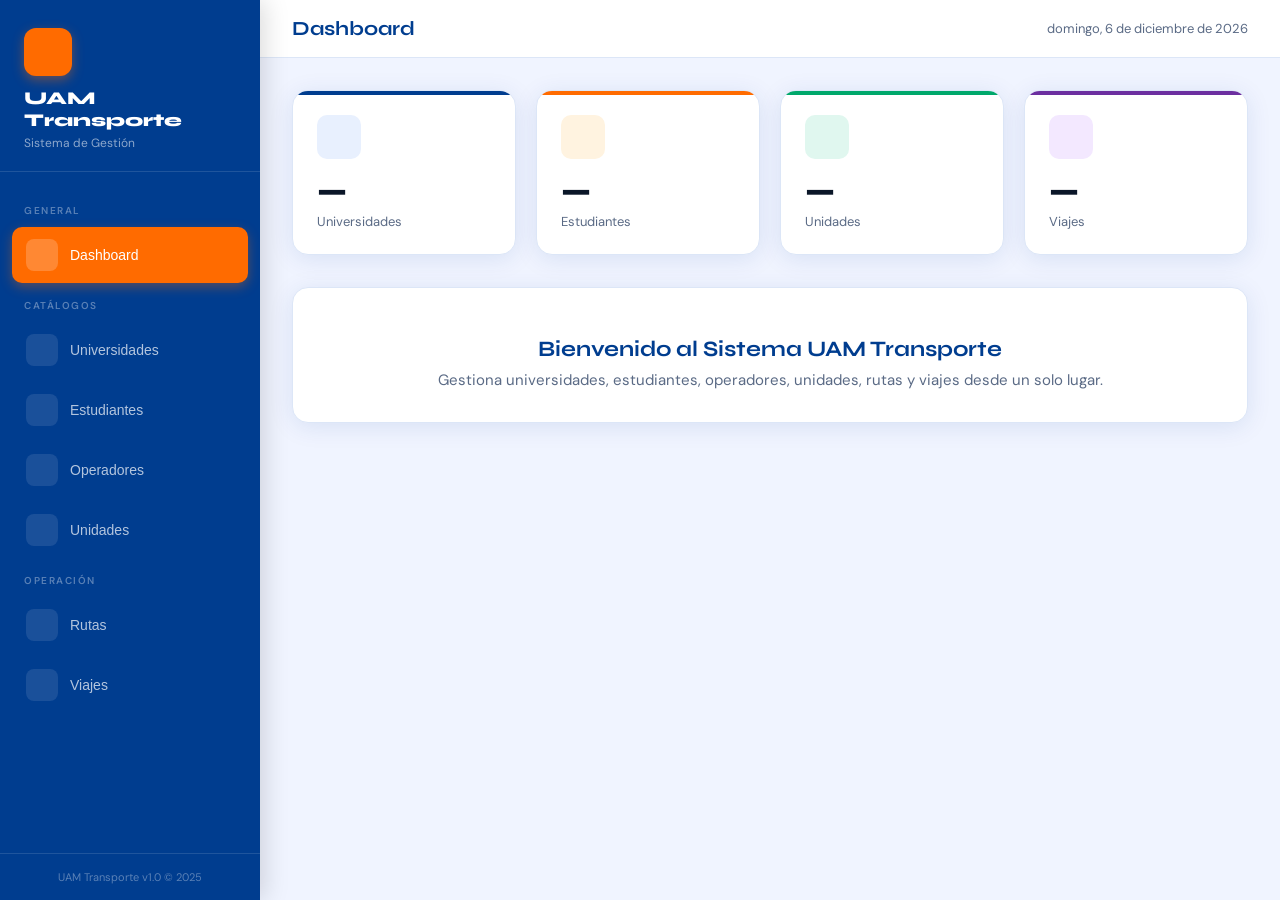
==== commit 5b8465e1: "Actualizacion 18/03/2026 11:05" ====
--- a/TrasporteUAM/src/main/resources/static/index.html
+++ b/TrasporteUAM/src/main/resources/static/index.html
@@ -595,34 +595,34 @@
 <!-- ═══════════════ SIDEBAR ═══════════════ -->
 <aside class="sidebar">
     <div class="sidebar-logo">
-        <div class="logo-icon">🚌</div>
+        <div class="logo-icon"></div>
         <h1>UAM Transporte</h1>
         <p>Sistema de Gestión</p>
     </div>
     <nav class="sidebar-nav">
         <div class="nav-label">General</div>
         <button class="nav-item active" onclick="showSection('dashboard', this)">
-            <span class="nav-icon">📊</span> Dashboard
+            <span class="nav-icon"></span> Dashboard
         </button>
         <div class="nav-label">Catálogos</div>
         <button class="nav-item" onclick="showSection('universidades', this)">
-            <span class="nav-icon">🏛️</span> Universidades
+            <span class="nav-icon"></span> Universidades
         </button>
         <button class="nav-item" onclick="showSection('estudiantes', this)">
-            <span class="nav-icon">🎓</span> Estudiantes
+            <span class="nav-icon"></span> Estudiantes
         </button>
         <button class="nav-item" onclick="showSection('operadores', this)">
-            <span class="nav-icon">👤</span> Operadores
+            <span class="nav-icon"></span> Operadores
         </button>
         <button class="nav-item" onclick="showSection('unidades', this)">
-            <span class="nav-icon">🚍</span> Unidades
+            <span class="nav-icon"></span> Unidades
         </button>
         <div class="nav-label">Operación</div>
         <button class="nav-item" onclick="showSection('rutas', this)">
-            <span class="nav-icon">🗺️</span> Rutas
+            <span class="nav-icon"></span> Rutas
         </button>
         <button class="nav-item" onclick="showSection('viajes', this)">
-            <span class="nav-icon">🛣️</span> Viajes
+            <span class="nav-icon"></span> Viajes
         </button>
     </nav>
     <div class="sidebar-footer">
@@ -645,28 +645,28 @@
         <section id="section-dashboard" class="section active">
             <div class="dashboard-grid">
                 <div class="stat-card azul">
-                    <div class="stat-icon">🏛️</div>
+                    <div class="stat-icon"></div>
                     <div class="stat-num" id="stat-universidades">—</div>
                     <div class="stat-label">Universidades</div>
                 </div>
                 <div class="stat-card naranja">
-                    <div class="stat-icon">🎓</div>
+                    <div class="stat-icon"></div>
                     <div class="stat-num" id="stat-estudiantes">—</div>
                     <div class="stat-label">Estudiantes</div>
                 </div>
                 <div class="stat-card verde">
-                    <div class="stat-icon">🚍</div>
+                    <div class="stat-icon"></div>
                     <div class="stat-num" id="stat-unidades">—</div>
                     <div class="stat-label">Unidades</div>
                 </div>
                 <div class="stat-card morado">
-                    <div class="stat-icon">🛣️</div>
+                    <div class="stat-icon"></div>
                     <div class="stat-num" id="stat-viajes">—</div>
                     <div class="stat-label">Viajes</div>
                 </div>
             </div>
             <div style="background:#fff;border-radius:var(--radio);padding:32px;box-shadow:var(--sombra);border:1px solid var(--borde);text-align:center">
-                <div style="font-size:48px;margin-bottom:16px">🚌</div>
+                <div style="font-size:48px;margin-bottom:16px"></div>
                 <h3 style="font-family:'Syne',sans-serif;font-size:22px;color:var(--uam-azul);margin-bottom:8px">Bienvenido al Sistema UAM Transporte</h3>
                 <p style="color:var(--texto-suave);font-size:15px">Gestiona universidades, estudiantes, operadores, unidades, rutas y viajes desde un solo lugar.</p>
             </div>
@@ -1105,7 +1105,7 @@
         const c = document.getElementById('toast-container');
         const t = document.createElement('div');
         t.className = 'toast' + (type === 'error' ? ' error' : '');
-        t.innerHTML = (type === 'error' ? '❌' : '✅') + ' ' + msg;
+        t.innerHTML = (type === 'error' ? 'X' : '+') + ' ' + msg;
         c.appendChild(t);
         setTimeout(() => t.remove(), 3500);
     }
@@ -1462,7 +1462,7 @@
         tb.innerHTML = '<tr><td colspan="5"><div class="loading"><div class="spinner"></div><br>Cargando...</div></td></tr>';
         try {
             const data = await fetch(API + '/rutas').then(r => r.json());
-            if (!data.length) { tb.innerHTML = '<tr><td colspan="5"><div class="empty-state"><div class="empty-icon">🗺️</div><p>No hay rutas registradas</p></div></td></tr>'; return; }
+            if (!data.length) { tb.innerHTML = '<tr><td colspan="5"><div class="empty-state"><div class="empty-icon"></div><p>No hay rutas registradas</p></div></td></tr>'; return; }
             tb.innerHTML = data.map(r => `
       <tr>
         <td><strong>#${r.idRuta}</strong></td>
@@ -1470,8 +1470,8 @@
         <td>${r.origen || '—'}</td>
         <td>${r.destino || '—'}</td>
         <td><div class="td-actions">
-          <button class="btn btn-edit btn-sm" onclick='openModal("ruta", ${JSON.stringify(r)})'>✏️ Editar</button>
-          <button class="btn btn-danger btn-sm" onclick="deleteRuta(${r.idRuta})">🗑️ Borrar</button>
+          <button class="btn btn-edit btn-sm" onclick='openModal("ruta", ${JSON.stringify(r)})'>✏ Editar</button>
+          <button class="btn btn-danger btn-sm" onclick="deleteRuta(${r.idRuta})"> Borrar</button>
         </div></td>
       </tr>`).join('');
         } catch(e) { tb.innerHTML = '<tr><td colspan="5" style="text-align:center;color:var(--uam-rojo);padding:20px">Error al conectar con el servidor</td></tr>'; }
@@ -1546,8 +1546,8 @@
         <td>${v.horarioSalida || '—'}</td>
         <td>${v.horarioLlegada || '—'}</td>
         <td><div class="td-actions">
-          <button class="btn btn-edit btn-sm" onclick='openModal("viaje", ${JSON.stringify(v)})'>✏️ Editar</button>
-          <button class="btn btn-danger btn-sm" onclick="deleteViaje(${v.idViaje})">🗑️ Borrar</button>
+          <button class="btn btn-edit btn-sm" onclick='openModal("viaje", ${JSON.stringify(v)})'> Editar</button>
+          <button class="btn btn-danger btn-sm" onclick="deleteViaje(${v.idViaje})"> Borrar</button>
         </div></td>
       </tr>`;
             }).join('');
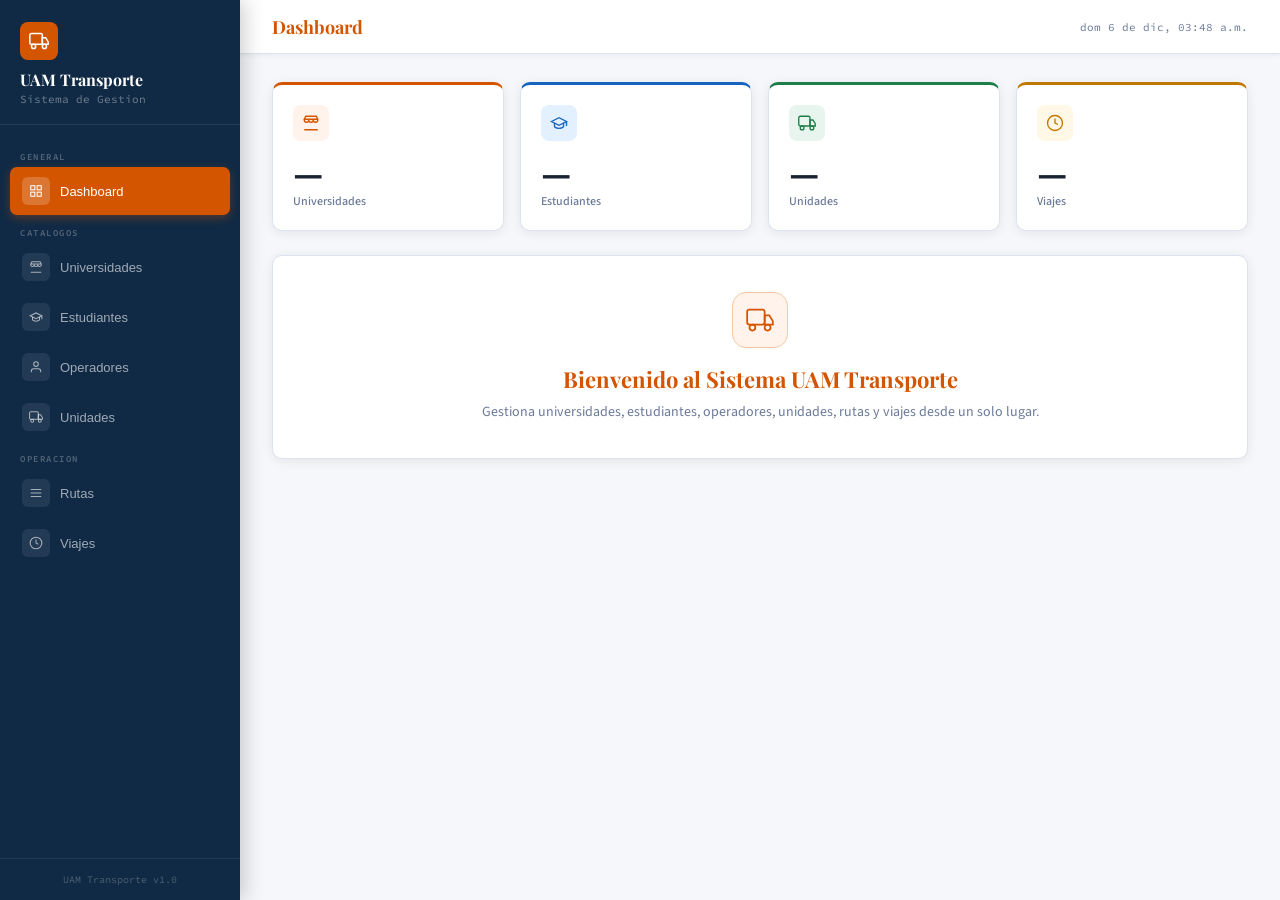
==== commit 79811d37: "Actualizacion 24/03/2026 11:23" ====
--- a/TrasporteUAM/src/main/resources/static/index.html
+++ b/TrasporteUAM/src/main/resources/static/index.html
@@ -3,131 +3,142 @@
 <head>
     <meta charset="UTF-8">
     <meta name="viewport" content="width=device-width, initial-scale=1.0">
-    <title>UAM Transporte — Sistema de Gestión</title>
-    <link href="https://fonts.googleapis.com/css2?family=Syne:wght@400;600;700;800&family=DM+Sans:wght@300;400;500&display=swap" rel="stylesheet">
+    <title>UAM Transporte — Sistema de Gestion</title>
+    <link href="https://fonts.googleapis.com/css2?family=Playfair+Display:wght@600;700&family=Source+Sans+3:wght@300;400;500;600&family=Source+Code+Pro:wght@400;500&display=swap" rel="stylesheet">
     <style>
         :root {
-            --uam-azul: #003d8f;
-            --uam-azul-claro: #0057cc;
-            --uam-naranja: #ff6b00;
-            --uam-naranja-claro: #ff8c33;
-            --uam-verde: #00a86b;
-            --uam-morado: #6c2fa0;
-            --uam-rojo: #e0002a;
-            --bg: #f0f4ff;
-            --bg-card: #ffffff;
-            --texto: #0a1628;
-            --texto-suave: #5a6a85;
-            --borde: #dce6f7;
-            --sombra: 0 4px 24px rgba(0,61,143,0.10);
-            --sombra-hover: 0 8px 36px rgba(0,61,143,0.18);
-            --radio: 16px;
-        }
-
-        * { margin: 0; padding: 0; box-sizing: border-box; }
+            --naranja:     #d45500;
+            --naranja-mid: #f06318;
+            --naranja-lt:  #fff3eb;
+            --rojo:        #c0392b;
+            --verde:       #1e7e4a;
+            --verde-lt:    #e8f5ee;
+            --azul-dark:   #0d2137;
+            --azul-sidebar:#102a45;
+            --sidebar-w:   240px;
+            --blanco:      #ffffff;
+            --fondo:       #f5f7fa;
+            --borde:       #dde3ee;
+            --texto:       #1a2332;
+            --suave:       #6b7a99;
+            --amarillo:    #c07800;
+            --amarillo-lt: #fff8e6;
+            --sombra:      0 2px 12px rgba(0,0,0,0.08);
+        }
+
+        *, *::before, *::after { box-sizing: border-box; margin: 0; padding: 0; }
 
         body {
-            font-family: 'DM Sans', sans-serif;
-            background: var(--bg);
+            font-family: 'Source Sans 3', sans-serif;
+            background: var(--fondo);
             color: var(--texto);
+            font-size: 14px;
             min-height: 100vh;
             display: flex;
         }
 
-        /* ─── SIDEBAR ─── */
+        /* ══ SIDEBAR ══ */
         .sidebar {
-            width: 260px;
+            width: var(--sidebar-w);
             min-height: 100vh;
-            background: var(--uam-azul);
+            background: var(--azul-sidebar);
+            position: fixed;
+            left: 0; top: 0;
             display: flex;
             flex-direction: column;
-            position: fixed;
-            left: 0; top: 0;
             z-index: 100;
-            box-shadow: 4px 0 24px rgba(0,0,0,0.15);
-        }
-
-        .sidebar-logo {
-            padding: 28px 24px 20px;
-            border-bottom: 1px solid rgba(255,255,255,0.12);
-        }
-
-        .sidebar-logo .logo-icon {
-            width: 48px; height: 48px;
-            background: var(--uam-naranja);
-            border-radius: 12px;
+            box-shadow: 4px 0 20px rgba(0,0,0,0.2);
+        }
+
+        .sidebar-brand {
+            padding: 22px 20px 18px;
+            border-bottom: 1px solid rgba(255,255,255,0.08);
+        }
+
+        .brand-logo {
+            width: 38px; height: 38px;
+            background: var(--naranja);
+            border-radius: 8px;
             display: flex; align-items: center; justify-content: center;
-            font-size: 24px;
-            margin-bottom: 12px;
-            box-shadow: 0 4px 12px rgba(255,107,0,0.4);
-        }
-
-        .sidebar-logo h1 {
-            font-family: 'Syne', sans-serif;
-            font-size: 18px;
-            font-weight: 800;
-            color: #fff;
+            margin-bottom: 10px;
+        }
+
+        .brand-logo svg {
+            width: 20px; height: 20px;
+            stroke: white; fill: none; stroke-width: 1.8;
+        }
+
+        .brand-name {
+            font-family: 'Playfair Display', serif;
+            font-size: 16px;
+            font-weight: 700;
+            color: white;
             line-height: 1.2;
         }
 
-        .sidebar-logo p {
-            font-size: 12px;
-            color: rgba(255,255,255,0.55);
-            margin-top: 4px;
+        .brand-sub {
+            font-size: 11px;
+            color: rgba(255,255,255,0.4);
+            margin-top: 3px;
+            font-family: 'Source Code Pro', monospace;
         }
 
         .sidebar-nav {
             flex: 1;
-            padding: 20px 12px;
-            display: flex;
-            flex-direction: column;
-            gap: 4px;
-        }
-
-        .nav-label {
-            font-size: 10px;
+            padding: 16px 10px;
+            overflow-y: auto;
+        }
+
+        .nav-section-label {
+            font-size: 9px;
             font-weight: 600;
             letter-spacing: 1.5px;
             text-transform: uppercase;
-            color: rgba(255,255,255,0.35);
-            padding: 12px 12px 6px;
+            color: rgba(255,255,255,0.28);
+            padding: 10px 10px 5px;
+            font-family: 'Source Code Pro', monospace;
         }
 
         .nav-item {
             display: flex;
             align-items: center;
-            gap: 12px;
-            padding: 12px 14px;
-            border-radius: 10px;
+            gap: 10px;
+            padding: 10px 12px;
+            border-radius: 7px;
             cursor: pointer;
-            transition: all 0.2s;
-            color: rgba(255,255,255,0.7);
-            font-size: 14px;
+            transition: all 0.15s;
+            color: rgba(255,255,255,0.6);
+            font-size: 13px;
             font-weight: 500;
             border: none;
             background: none;
             width: 100%;
             text-align: left;
+            margin-bottom: 2px;
         }
 
         .nav-item:hover {
-            background: rgba(255,255,255,0.1);
-            color: #fff;
+            background: rgba(255,255,255,0.07);
+            color: white;
         }
 
         .nav-item.active {
-            background: var(--uam-naranja);
-            color: #fff;
-            box-shadow: 0 4px 12px rgba(255,107,0,0.35);
-        }
-
-        .nav-item .nav-icon {
-            width: 32px; height: 32px;
-            border-radius: 8px;
+            background: var(--naranja);
+            color: white;
+            box-shadow: 0 3px 10px rgba(212,85,0,0.35);
+        }
+
+        .nav-icon {
+            width: 28px; height: 28px;
+            border-radius: 6px;
+            background: rgba(255,255,255,0.08);
             display: flex; align-items: center; justify-content: center;
-            font-size: 16px;
-            background: rgba(255,255,255,0.1);
             flex-shrink: 0;
+        }
+
+        .nav-icon svg {
+            width: 14px; height: 14px;
+            stroke: currentColor; fill: none; stroke-width: 1.8;
         }
 
         .nav-item.active .nav-icon {
@@ -135,1457 +146,994 @@
         }
 
         .sidebar-footer {
-            padding: 16px;
-            border-top: 1px solid rgba(255,255,255,0.12);
-        }
-
-        .sidebar-footer p {
-            font-size: 11px;
-            color: rgba(255,255,255,0.35);
+            padding: 14px 20px;
+            border-top: 1px solid rgba(255,255,255,0.07);
+            font-size: 10px;
+            color: rgba(255,255,255,0.25);
+            font-family: 'Source Code Pro', monospace;
             text-align: center;
         }
 
-        /* ─── MAIN ─── */
+        /* ══ MAIN ══ */
         .main {
-            margin-left: 260px;
+            margin-left: var(--sidebar-w);
             flex: 1;
-            min-height: 100vh;
             display: flex;
             flex-direction: column;
+            min-height: 100vh;
         }
 
         .topbar {
-            background: #fff;
+            background: var(--blanco);
             border-bottom: 1px solid var(--borde);
-            padding: 16px 32px;
+            padding: 0 32px;
+            height: 54px;
             display: flex;
             align-items: center;
             justify-content: space-between;
             position: sticky;
             top: 0;
             z-index: 50;
-        }
-
-        .topbar h2 {
-            font-family: 'Syne', sans-serif;
-            font-size: 20px;
+            box-shadow: 0 1px 6px rgba(0,0,0,0.06);
+        }
+
+        .topbar-title {
+            font-family: 'Playfair Display', serif;
+            font-size: 18px;
             font-weight: 700;
-            color: var(--uam-azul);
-        }
-
-        .topbar-actions {
-            display: flex;
-            align-items: center;
-            gap: 12px;
-        }
-
-        .btn {
-            display: inline-flex;
-            align-items: center;
-            gap: 8px;
-            padding: 10px 20px;
-            border-radius: 10px;
-            font-family: 'DM Sans', sans-serif;
-            font-size: 14px;
-            font-weight: 500;
-            cursor: pointer;
-            transition: all 0.2s;
-            border: none;
-        }
-
-        .btn-primary {
-            background: var(--uam-naranja);
-            color: #fff;
-            box-shadow: 0 4px 12px rgba(255,107,0,0.3);
-        }
-
-        .btn-primary:hover {
-            background: var(--uam-naranja-claro);
-            transform: translateY(-1px);
-            box-shadow: 0 6px 16px rgba(255,107,0,0.4);
-        }
-
-        .btn-secondary {
-            background: var(--bg);
-            color: var(--uam-azul);
-            border: 1.5px solid var(--borde);
-        }
-
-        .btn-secondary:hover {
-            background: var(--borde);
-        }
-
-        .btn-danger {
-            background: #fff0f3;
-            color: var(--uam-rojo);
-            border: 1.5px solid #ffc0cb;
-        }
-
-        .btn-danger:hover { background: #ffe0e6; }
-
-        .btn-edit {
-            background: #e8f4ff;
-            color: var(--uam-azul-claro);
-            border: 1.5px solid #b8d8f8;
-        }
-
-        .btn-edit:hover { background: #d0eaff; }
-
-        .btn-sm {
-            padding: 6px 12px;
-            font-size: 12px;
-            border-radius: 8px;
-        }
-
-        /* ─── CONTENT ─── */
-        .content {
-            padding: 32px;
-            flex: 1;
-        }
-
-        /* ─── DASHBOARD ─── */
-        .dashboard-grid {
+            color: var(--naranja);
+        }
+
+        .topbar-right {
+            font-family: 'Source Code Pro', monospace;
+            font-size: 11px;
+            color: var(--suave);
+        }
+
+        .content { padding: 28px 32px; flex: 1; }
+
+        /* ══ SECTIONS ══ */
+        .section { display: none; }
+        .section.active { display: block; }
+
+        /* ══ DASHBOARD ══ */
+        .dash-grid {
             display: grid;
             grid-template-columns: repeat(4, 1fr);
-            gap: 20px;
-            margin-bottom: 32px;
-        }
-
-        .stat-card {
-            background: #fff;
-            border-radius: var(--radio);
-            padding: 24px;
+            gap: 16px;
+            margin-bottom: 24px;
+        }
+
+        .dash-card {
+            background: var(--blanco);
+            border-radius: 10px;
+            padding: 20px;
+            border: 1px solid var(--borde);
             box-shadow: var(--sombra);
-            border: 1px solid var(--borde);
-            position: relative;
-            overflow: hidden;
-            transition: box-shadow 0.2s;
-        }
-
-        .stat-card:hover { box-shadow: var(--sombra-hover); }
-
-        .stat-card::before {
-            content: '';
-            position: absolute;
-            top: 0; left: 0; right: 0;
-            height: 4px;
-        }
-
-        .stat-card.azul::before { background: var(--uam-azul); }
-        .stat-card.naranja::before { background: var(--uam-naranja); }
-        .stat-card.verde::before { background: var(--uam-verde); }
-        .stat-card.morado::before { background: var(--uam-morado); }
-
-        .stat-icon {
-            width: 44px; height: 44px;
-            border-radius: 10px;
+            border-top: 3px solid var(--naranja);
+            transition: box-shadow 0.15s;
+        }
+
+        .dash-card:hover { box-shadow: 0 6px 20px rgba(0,0,0,0.1); }
+        .dash-card:nth-child(2) { border-top-color: #1565c0; }
+        .dash-card:nth-child(3) { border-top-color: var(--verde); }
+        .dash-card:nth-child(4) { border-top-color: var(--amarillo); }
+
+        .dash-card-icon {
+            width: 36px; height: 36px;
+            border-radius: 8px;
+            background: var(--naranja-lt);
             display: flex; align-items: center; justify-content: center;
-            font-size: 20px;
-            margin-bottom: 16px;
-        }
-
-        .stat-card.azul .stat-icon { background: #e8f0fe; }
-        .stat-card.naranja .stat-icon { background: #fff3e0; }
-        .stat-card.verde .stat-icon { background: #e0f7ef; }
-        .stat-card.morado .stat-icon { background: #f3e8ff; }
-
-        .stat-num {
-            font-family: 'Syne', sans-serif;
-            font-size: 32px;
-            font-weight: 800;
+            margin-bottom: 14px;
+        }
+
+        .dash-card:nth-child(2) .dash-card-icon { background: #e3f0ff; }
+        .dash-card:nth-child(3) .dash-card-icon { background: var(--verde-lt); }
+        .dash-card:nth-child(4) .dash-card-icon { background: var(--amarillo-lt); }
+
+        .dash-card-icon svg {
+            width: 18px; height: 18px;
+            stroke: var(--naranja); fill: none; stroke-width: 1.8;
+        }
+
+        .dash-card:nth-child(2) .dash-card-icon svg { stroke: #1565c0; }
+        .dash-card:nth-child(3) .dash-card-icon svg { stroke: var(--verde); }
+        .dash-card:nth-child(4) .dash-card-icon svg { stroke: var(--amarillo); }
+
+        .dash-num {
+            font-family: 'Playfair Display', serif;
+            font-size: 34px;
+            font-weight: 700;
             color: var(--texto);
             line-height: 1;
-        }
-
-        .stat-label {
-            font-size: 13px;
-            color: var(--texto-suave);
-            margin-top: 6px;
-        }
-
-        /* ─── SECTION ─── */
-        .section { display: none; }
-        .section.active { display: block; }
-
-        .section-header {
+            margin-bottom: 4px;
+        }
+
+        .dash-label {
+            font-size: 12px;
+            color: var(--suave);
+            font-weight: 500;
+        }
+
+        .dash-welcome {
+            background: var(--blanco);
+            border-radius: 10px;
+            padding: 36px;
+            border: 1px solid var(--borde);
+            text-align: center;
+            box-shadow: var(--sombra);
+        }
+
+        .dash-welcome h3 {
+            font-family: 'Playfair Display', serif;
+            font-size: 22px;
+            font-weight: 700;
+            color: var(--naranja);
+            margin-bottom: 8px;
+        }
+
+        .dash-welcome p {
+            font-size: 14px;
+            color: var(--suave);
+        }
+
+        .welcome-icon {
+            width: 56px; height: 56px;
+            background: var(--naranja-lt);
+            border-radius: 14px;
+            display: flex; align-items: center; justify-content: center;
+            margin: 0 auto 16px;
+            border: 1.5px solid #f5c9a8;
+        }
+
+        .welcome-icon svg { width: 28px; height: 28px; stroke: var(--naranja); fill: none; stroke-width: 1.5; }
+
+        /* ══ SECTION HEADER ══ */
+        .sec-header {
             display: flex;
             align-items: center;
             justify-content: space-between;
-            margin-bottom: 24px;
-        }
-
-        .section-title {
-            font-family: 'Syne', sans-serif;
-            font-size: 24px;
+            margin-bottom: 20px;
+        }
+
+        .sec-header h2 {
+            font-family: 'Playfair Display', serif;
+            font-size: 20px;
             font-weight: 700;
-            color: var(--texto);
-        }
-
-        .section-subtitle {
-            font-size: 14px;
-            color: var(--texto-suave);
-            margin-top: 4px;
-        }
-
-        /* ─── TABLE ─── */
-        .table-container {
-            background: #fff;
-            border-radius: var(--radio);
-            box-shadow: var(--sombra);
+            color: var(--naranja);
+        }
+
+        .sec-header p { font-size: 12px; color: var(--suave); margin-top: 3px; }
+
+        /* ══ TABLE ══ */
+        .toolbar {
+            background: var(--blanco);
             border: 1px solid var(--borde);
-            overflow: hidden;
-        }
-
-        .table-toolbar {
-            padding: 16px 20px;
-            border-bottom: 1px solid var(--borde);
+            border-bottom: none;
+            border-radius: 8px 8px 0 0;
+            padding: 12px 16px;
             display: flex;
             align-items: center;
-            gap: 12px;
-        }
-
-        .search-input {
-            flex: 1;
-            padding: 9px 14px 9px 36px;
-            border: 1.5px solid var(--borde);
-            border-radius: 8px;
-            font-family: 'DM Sans', sans-serif;
-            font-size: 14px;
-            color: var(--texto);
-            background: var(--bg);
-            outline: none;
-            transition: border-color 0.2s;
-            background-image: url("data:image/svg+xml,%3Csvg xmlns='http://www.w3.org/2000/svg' width='16' height='16' fill='%235a6a85' viewBox='0 0 16 16'%3E%3Cpath d='M11.742 10.344a6.5 6.5 0 1 0-1.397 1.398h-.001c.03.04.062.078.098.115l3.85 3.85a1 1 0 0 0 1.415-1.414l-3.85-3.85a1.007 1.007 0 0 0-.115-.099zm-5.44 1.406a5.5 5.5 0 1 1 0-11 5.5 5.5 0 0 1 0 11z'/%3E%3C/svg%3E");
-            background-repeat: no-repeat;
-            background-position: 12px center;
-        }
-
-        .search-input:focus { border-color: var(--uam-azul-claro); }
-
-        table {
-            width: 100%;
-            border-collapse: collapse;
-        }
-
-        th {
-            background: var(--bg);
-            padding: 12px 16px;
-            text-align: left;
-            font-size: 12px;
-            font-weight: 600;
-            letter-spacing: 0.5px;
-            text-transform: uppercase;
-            color: var(--texto-suave);
-            border-bottom: 1px solid var(--borde);
-        }
-
-        td {
-            padding: 14px 16px;
-            font-size: 14px;
-            color: var(--texto);
-            border-bottom: 1px solid var(--borde);
-            vertical-align: middle;
-        }
-
-        tr:last-child td { border-bottom: none; }
-        tr:hover td { background: #f8faff; }
-
-        .badge {
-            display: inline-flex;
-            align-items: center;
-            padding: 4px 10px;
-            border-radius: 20px;
-            font-size: 12px;
-            font-weight: 600;
-        }
-
-        .badge-activo { background: #e0f7ef; color: #00a86b; }
-        .badge-inactivo { background: #f0f0f0; color: #888; }
-        .badge-suspendido { background: #fff0f3; color: var(--uam-rojo); }
-        .badge-activa { background: #e0f7ef; color: #00a86b; }
-        .badge-mantenimiento { background: #fff8e0; color: #c68000; }
-
+            gap: 10px;
+        }
+
+        .search-box { position: relative; flex: 1; max-width: 340px; }
+        .search-box svg { position: absolute; left: 10px; top: 50%; transform: translateY(-50%); width: 13px; height: 13px; stroke: var(--suave); fill: none; stroke-width: 2; pointer-events: none; }
+        .search-input { width: 100%; padding: 8px 10px 8px 30px; border: 1.5px solid var(--borde); border-radius: 6px; font-family: 'Source Sans 3', sans-serif; font-size: 13px; color: var(--texto); background: var(--fondo); outline: none; transition: border-color 0.15s; }
+        .search-input:focus { border-color: var(--naranja); background: var(--blanco); }
+        .search-input::placeholder { color: var(--suave); }
+
+        .filter-select { padding: 8px 10px; border: 1.5px solid var(--borde); border-radius: 6px; font-family: 'Source Sans 3', sans-serif; font-size: 13px; color: var(--texto); background: var(--fondo); outline: none; cursor: pointer; }
+        .filter-select:focus { border-color: var(--naranja); }
+
+        .toolbar-right { margin-left: auto; }
+
+        .table-wrap {
+            background: var(--blanco);
+            border: 1px solid var(--borde);
+            border-radius: 0 0 8px 8px;
+            overflow: hidden;
+            box-shadow: var(--sombra);
+        }
+
+        table { width: 100%; border-collapse: collapse; }
+        thead { background: var(--naranja); }
+        th { padding: 10px 14px; text-align: left; font-family: 'Source Code Pro', monospace; font-size: 10px; font-weight: 500; letter-spacing: 0.8px; text-transform: uppercase; color: rgba(255,255,255,0.85); white-space: nowrap; }
+        td { padding: 12px 14px; font-size: 13px; color: var(--texto); border-bottom: 1px solid var(--borde); vertical-align: middle; }
+        tbody tr:last-child td { border-bottom: none; }
+        tbody tr:hover td { background: var(--naranja-lt); }
+        .td-mono { font-family: 'Source Code Pro', monospace; font-size: 12px; color: var(--naranja); font-weight: 500; }
+        .td-bold { font-weight: 600; }
+        .td-sub { font-size: 11px; color: var(--suave); margin-top: 2px; }
         .td-actions { display: flex; gap: 6px; }
 
-        /* ─── MODAL ─── */
-        .modal-overlay {
-            display: none;
-            position: fixed;
-            inset: 0;
-            background: rgba(0,10,30,0.5);
-            z-index: 200;
-            align-items: center;
-            justify-content: center;
-            backdrop-filter: blur(4px);
-        }
-
-        .modal-overlay.open { display: flex; }
-
-        .modal {
-            background: #fff;
-            border-radius: 20px;
-            padding: 32px;
-            width: 100%;
-            max-width: 520px;
-            max-height: 90vh;
-            overflow-y: auto;
-            box-shadow: 0 24px 80px rgba(0,0,0,0.2);
-            animation: modalIn 0.25s ease;
-        }
-
-        @keyframes modalIn {
-            from { opacity: 0; transform: translateY(20px) scale(0.97); }
-            to { opacity: 1; transform: translateY(0) scale(1); }
-        }
-
-        .modal-header {
-            display: flex;
-            align-items: center;
-            justify-content: space-between;
-            margin-bottom: 24px;
-        }
-
-        .modal-title {
-            font-family: 'Syne', sans-serif;
-            font-size: 20px;
-            font-weight: 700;
-            color: var(--uam-azul);
-        }
-
-        .modal-close {
-            width: 32px; height: 32px;
-            border-radius: 8px;
-            border: none;
-            background: var(--bg);
-            cursor: pointer;
-            font-size: 18px;
-            color: var(--texto-suave);
-            display: flex; align-items: center; justify-content: center;
-            transition: background 0.2s;
-        }
-
-        .modal-close:hover { background: var(--borde); }
-
-        .form-group {
-            margin-bottom: 16px;
-        }
-
-        .form-group label {
-            display: block;
-            font-size: 13px;
-            font-weight: 500;
-            color: var(--texto-suave);
-            margin-bottom: 6px;
-        }
-
-        .form-group input,
-        .form-group select {
-            width: 100%;
-            padding: 10px 14px;
-            border: 1.5px solid var(--borde);
-            border-radius: 10px;
-            font-family: 'DM Sans', sans-serif;
-            font-size: 14px;
-            color: var(--texto);
-            background: var(--bg);
-            outline: none;
-            transition: border-color 0.2s;
-        }
-
-        .form-group input:focus,
-        .form-group select:focus {
-            border-color: var(--uam-azul-claro);
-            background: #fff;
-        }
-
-        .form-row {
-            display: grid;
-            grid-template-columns: 1fr 1fr;
-            gap: 12px;
-        }
-
-        .modal-footer {
-            display: flex;
-            gap: 10px;
-            justify-content: flex-end;
-            margin-top: 24px;
-            padding-top: 20px;
-            border-top: 1px solid var(--borde);
-        }
-
-        /* ─── TOAST ─── */
-        .toast-container {
-            position: fixed;
-            bottom: 24px;
-            right: 24px;
-            z-index: 999;
-            display: flex;
-            flex-direction: column;
-            gap: 8px;
-        }
-
-        .toast {
-            display: flex;
-            align-items: center;
-            gap: 12px;
-            padding: 14px 20px;
-            border-radius: 12px;
-            background: #fff;
-            box-shadow: 0 8px 32px rgba(0,0,0,0.15);
-            font-size: 14px;
-            font-weight: 500;
-            animation: toastIn 0.3s ease;
-            min-width: 280px;
-            border-left: 4px solid var(--uam-verde);
-        }
-
-        .toast.error { border-left-color: var(--uam-rojo); }
-
-        @keyframes toastIn {
-            from { opacity: 0; transform: translateX(20px); }
-            to { opacity: 1; transform: translateX(0); }
-        }
-
-        /* ─── EMPTY STATE ─── */
-        .empty-state {
-            text-align: center;
-            padding: 60px 20px;
-            color: var(--texto-suave);
-        }
-
-        .empty-state .empty-icon {
-            font-size: 48px;
-            margin-bottom: 16px;
-            opacity: 0.4;
-        }
-
-        .empty-state p { font-size: 15px; }
-
-        /* ─── LOADING ─── */
-        .loading {
-            text-align: center;
-            padding: 40px;
-            color: var(--texto-suave);
-            font-size: 14px;
-        }
-
-        .spinner {
-            display: inline-block;
-            width: 24px; height: 24px;
-            border: 3px solid var(--borde);
-            border-top-color: var(--uam-azul);
-            border-radius: 50%;
-            animation: spin 0.8s linear infinite;
-            margin-bottom: 8px;
-        }
-
+        /* BADGES */
+        .badge { display: inline-flex; align-items: center; padding: 3px 10px; border-radius: 100px; font-size: 11px; font-weight: 600; }
+        .badge-activo  { background: var(--verde-lt); color: var(--verde); }
+        .badge-activa  { background: var(--verde-lt); color: var(--verde); }
+        .badge-inactivo { background: var(--fondo); color: var(--suave); border: 1px solid var(--borde); }
+        .badge-inactiva { background: var(--fondo); color: var(--suave); border: 1px solid var(--borde); }
+        .badge-suspendido { background: #fdecea; color: var(--rojo); }
+        .badge-mantenimiento { background: var(--amarillo-lt); color: var(--amarillo); }
+
+        /* BUTTONS */
+        .btn { display: inline-flex; align-items: center; gap: 6px; padding: 8px 16px; border-radius: 6px; font-family: 'Source Sans 3', sans-serif; font-size: 13px; font-weight: 600; cursor: pointer; border: none; transition: all 0.15s; }
+        .btn-primary { background: var(--naranja); color: white; box-shadow: 0 2px 8px rgba(212,85,0,0.25); }
+        .btn-primary:hover { background: var(--naranja-mid); }
+        .btn-secondary { background: var(--blanco); color: var(--texto); border: 1.5px solid var(--borde); }
+        .btn-secondary:hover { border-color: var(--naranja); color: var(--naranja); background: var(--naranja-lt); }
+        .btn-danger { background: var(--blanco); color: var(--rojo); border: 1.5px solid #e8b8b8; }
+        .btn-danger:hover { background: #fdecea; }
+        .btn-sm { padding: 5px 11px; font-size: 12px; }
+
+        /* EMPTY / LOADING */
+        .empty { text-align: center; padding: 50px 20px; color: var(--suave); }
+        .empty-icon { width: 46px; height: 46px; background: var(--naranja-lt); border-radius: 10px; display: flex; align-items: center; justify-content: center; margin: 0 auto 12px; border: 1.5px solid #f5c9a8; }
+        .empty-icon svg { width: 22px; height: 22px; stroke: var(--naranja); fill: none; stroke-width: 1.5; }
+        .empty h3 { font-family: 'Playfair Display', serif; font-size: 15px; font-weight: 600; color: var(--texto); margin-bottom: 4px; }
+        .empty p { font-size: 12px; }
+        .spinner { width: 22px; height: 22px; border: 2.5px solid var(--borde); border-top-color: var(--naranja); border-radius: 50%; animation: spin 0.7s linear infinite; margin: 0 auto 10px; }
         @keyframes spin { to { transform: rotate(360deg); } }
 
-        /* ─── COLOR DOTS ─── */
-        .color-dot {
-            width: 8px; height: 8px;
-            border-radius: 50%;
-            display: inline-block;
-            margin-right: 6px;
-        }
+        /* TABLE META */
+        .table-meta { font-family: 'Source Code Pro', monospace; font-size: 11px; color: var(--suave); margin-bottom: 8px; }
+        .table-meta span { color: var(--naranja); font-weight: 500; }
+
+        /* ══ MODAL ══ */
+        .overlay { display: none; position: fixed; inset: 0; background: rgba(10,20,40,0.55); z-index: 300; align-items: center; justify-content: center; }
+        .overlay.open { display: flex; }
+        .modal { background: var(--blanco); border-radius: 10px; width: 100%; max-width: 480px; max-height: 92vh; overflow-y: auto; box-shadow: 0 20px 60px rgba(0,0,0,0.2); animation: fadeUp 0.2s ease; border: 1.5px solid var(--borde); }
+        @keyframes fadeUp { from { opacity: 0; transform: translateY(14px); } to { opacity: 1; transform: translateY(0); } }
+        .modal-head { background: var(--naranja); padding: 18px 22px; border-radius: 9px 9px 0 0; display: flex; align-items: center; justify-content: space-between; }
+        .modal-head h3 { font-family: 'Playfair Display', serif; font-size: 17px; font-weight: 700; color: white; }
+        .modal-close { width: 28px; height: 28px; border-radius: 5px; border: 1px solid rgba(255,255,255,0.25); background: transparent; cursor: pointer; display: flex; align-items: center; justify-content: center; transition: background 0.15s; }
+        .modal-close:hover { background: rgba(255,255,255,0.15); }
+        .modal-close svg { width: 12px; height: 12px; stroke: white; fill: none; stroke-width: 2.5; }
+        .modal-body { padding: 20px 22px; }
+        .form-section { margin-bottom: 16px; padding-bottom: 16px; border-bottom: 1px solid var(--borde); }
+        .form-section:last-child { border-bottom: none; margin-bottom: 0; padding-bottom: 0; }
+        .form-section-title { font-family: 'Source Code Pro', monospace; font-size: 10px; letter-spacing: 0.8px; text-transform: uppercase; color: var(--naranja); margin-bottom: 12px; padding-bottom: 6px; border-bottom: 1px solid var(--naranja-lt); }
+        .form-row { display: grid; grid-template-columns: 1fr 1fr; gap: 10px; }
+        .form-group { margin-bottom: 12px; }
+        .form-group:last-child { margin-bottom: 0; }
+        .form-group label { display: block; font-size: 11px; font-weight: 600; color: var(--suave); margin-bottom: 5px; text-transform: uppercase; letter-spacing: 0.4px; }
+        .form-group input, .form-group select { width: 100%; padding: 9px 12px; border: 1.5px solid var(--borde); border-radius: 6px; font-family: 'Source Sans 3', sans-serif; font-size: 13px; color: var(--texto); background: var(--fondo); outline: none; transition: border-color 0.15s; }
+        .form-group input:focus, .form-group select:focus { border-color: var(--naranja); background: var(--blanco); }
+        .form-group input:disabled { opacity: 0.5; cursor: not-allowed; }
+        .modal-foot { padding: 14px 22px; border-top: 1px solid var(--borde); display: flex; gap: 8px; justify-content: flex-end; background: var(--fondo); border-radius: 0 0 9px 9px; }
+
+        /* TOAST */
+        .toasts { position: fixed; bottom: 20px; right: 20px; z-index: 999; display: flex; flex-direction: column; gap: 8px; }
+        .toast { background: var(--blanco); border-left: 4px solid var(--verde); border-radius: 6px; padding: 11px 16px; font-size: 13px; font-weight: 500; box-shadow: 0 4px 16px rgba(0,0,0,0.12); min-width: 230px; animation: toastIn 0.2s ease; color: var(--texto); }
+        .toast.error { border-left-color: var(--rojo); }
+        @keyframes toastIn { from { opacity: 0; transform: translateX(10px); } to { opacity: 1; transform: translateX(0); } }
     </style>
 </head>
 <body>
 
-<!-- ═══════════════ SIDEBAR ═══════════════ -->
+<!-- ══ SIDEBAR ══ -->
 <aside class="sidebar">
-    <div class="sidebar-logo">
-        <div class="logo-icon"></div>
-        <h1>UAM Transporte</h1>
-        <p>Sistema de Gestión</p>
+    <div class="sidebar-brand">
+        <div class="brand-logo">
+            <svg viewBox="0 0 24 24"><rect x="1" y="3" width="15" height="13" rx="2"/><path d="M16 8h4l3 5v3h-7V8z"/><circle cx="5.5" cy="18.5" r="2.5"/><circle cx="18.5" cy="18.5" r="2.5"/></svg>
+        </div>
+        <div class="brand-name">UAM Transporte</div>
+        <div class="brand-sub">Sistema de Gestion</div>
     </div>
+
     <nav class="sidebar-nav">
-        <div class="nav-label">General</div>
-        <button class="nav-item active" onclick="showSection('dashboard', this)">
-            <span class="nav-icon"></span> Dashboard
+        <div class="nav-section-label">General</div>
+        <button class="nav-item active" onclick="showSection('dashboard',this)">
+            <span class="nav-icon"><svg viewBox="0 0 24 24"><rect x="3" y="3" width="7" height="7"/><rect x="14" y="3" width="7" height="7"/><rect x="14" y="14" width="7" height="7"/><rect x="3" y="14" width="7" height="7"/></svg></span>
+            Dashboard
         </button>
-        <div class="nav-label">Catálogos</div>
-        <button class="nav-item" onclick="showSection('universidades', this)">
-            <span class="nav-icon"></span> Universidades
+
+        <div class="nav-section-label">Catalogos</div>
+        <button class="nav-item" onclick="showSection('universidades',this)">
+            <span class="nav-icon"><svg viewBox="0 0 24 24"><path d="M3 21h18M3 7v1a3 3 0 0 0 6 0V7m0 1a3 3 0 0 0 6 0V7m0 1a3 3 0 0 0 6 0V7H3l2-4h14l2 4"/></svg></span>
+            Universidades
         </button>
-        <button class="nav-item" onclick="showSection('estudiantes', this)">
-            <span class="nav-icon"></span> Estudiantes
+        <button class="nav-item" onclick="showSection('estudiantes',this)">
+            <span class="nav-icon"><svg viewBox="0 0 24 24"><path d="M22 10v6M2 10l10-5 10 5-10 5z"/><path d="M6 12v5c3 3 9 3 12 0v-5"/></svg></span>
+            Estudiantes
         </button>
-        <button class="nav-item" onclick="showSection('operadores', this)">
-            <span class="nav-icon"></span> Operadores
+        <button class="nav-item" onclick="showSection('operadores',this)">
+            <span class="nav-icon"><svg viewBox="0 0 24 24"><path d="M20 21v-2a4 4 0 0 0-4-4H8a4 4 0 0 0-4 4v2"/><circle cx="12" cy="7" r="4"/></svg></span>
+            Operadores
         </button>
-        <button class="nav-item" onclick="showSection('unidades', this)">
-            <span class="nav-icon"></span> Unidades
+        <button class="nav-item" onclick="showSection('unidades',this)">
+            <span class="nav-icon"><svg viewBox="0 0 24 24"><rect x="1" y="3" width="15" height="13" rx="2"/><path d="M16 8h4l3 5v3h-7V8z"/><circle cx="5.5" cy="18.5" r="2.5"/><circle cx="18.5" cy="18.5" r="2.5"/></svg></span>
+            Unidades
         </button>
-        <div class="nav-label">Operación</div>
-        <button class="nav-item" onclick="showSection('rutas', this)">
-            <span class="nav-icon"></span> Rutas
+
+        <div class="nav-section-label">Operacion</div>
+        <button class="nav-item" onclick="showSection('rutas',this)">
+            <span class="nav-icon"><svg viewBox="0 0 24 24"><path d="M3 12h18M3 6h18M3 18h18"/></svg></span>
+            Rutas
         </button>
-        <button class="nav-item" onclick="showSection('viajes', this)">
-            <span class="nav-icon"></span> Viajes
+        <button class="nav-item" onclick="showSection('viajes',this)">
+            <span class="nav-icon"><svg viewBox="0 0 24 24"><circle cx="12" cy="12" r="10"/><polyline points="12 6 12 12 16 14"/></svg></span>
+            Viajes
         </button>
     </nav>
-    <div class="sidebar-footer">
-        <p>UAM Transporte v1.0 © 2025</p>
+
+    <div class="sidebar-footer">UAM Transporte v1.0</div>
+</aside>
+
+<!-- ══ MAIN ══ -->
+<main class="main">
+    <div class="topbar">
+        <div class="topbar-title" id="topbar-title">Dashboard</div>
+        <div class="topbar-right" id="reloj"></div>
     </div>
-</aside>
-
-<!-- ═══════════════ MAIN ═══════════════ -->
-<main class="main">
-    <header class="topbar">
-        <h2 id="topbar-title">Dashboard</h2>
-        <div class="topbar-actions">
-            <span id="topbar-time" style="font-size:13px;color:var(--texto-suave)"></span>
-        </div>
-    </header>
 
     <div class="content">
 
-        <!-- ── DASHBOARD ── -->
-        <section id="section-dashboard" class="section active">
-            <div class="dashboard-grid">
-                <div class="stat-card azul">
-                    <div class="stat-icon"></div>
-                    <div class="stat-num" id="stat-universidades">—</div>
-                    <div class="stat-label">Universidades</div>
-                </div>
-                <div class="stat-card naranja">
-                    <div class="stat-icon"></div>
-                    <div class="stat-num" id="stat-estudiantes">—</div>
-                    <div class="stat-label">Estudiantes</div>
-                </div>
-                <div class="stat-card verde">
-                    <div class="stat-icon"></div>
-                    <div class="stat-num" id="stat-unidades">—</div>
-                    <div class="stat-label">Unidades</div>
-                </div>
-                <div class="stat-card morado">
-                    <div class="stat-icon"></div>
-                    <div class="stat-num" id="stat-viajes">—</div>
-                    <div class="stat-label">Viajes</div>
-                </div>
-            </div>
-            <div style="background:#fff;border-radius:var(--radio);padding:32px;box-shadow:var(--sombra);border:1px solid var(--borde);text-align:center">
-                <div style="font-size:48px;margin-bottom:16px"></div>
-                <h3 style="font-family:'Syne',sans-serif;font-size:22px;color:var(--uam-azul);margin-bottom:8px">Bienvenido al Sistema UAM Transporte</h3>
-                <p style="color:var(--texto-suave);font-size:15px">Gestiona universidades, estudiantes, operadores, unidades, rutas y viajes desde un solo lugar.</p>
-            </div>
-        </section>
-
-        <!-- ── UNIVERSIDADES ── -->
-        <section id="section-universidades" class="section">
-            <div class="section-header">
-                <div>
-                    <div class="section-title">Universidades</div>
-                    <div class="section-subtitle">Gestión de planteles UAM</div>
-                </div>
-                <button class="btn btn-primary" onclick="openModal('universidad')">＋ Nueva Universidad</button>
-            </div>
-            <div class="table-container">
-                <div class="table-toolbar">
-                    <input class="search-input" type="text" placeholder="Buscar universidad..." oninput="filterTable('tabla-universidades', this.value)">
-                </div>
-                <table>
-                    <thead>
-                    <tr>
-                        <th>ID</th><th>Nombre</th><th>Dirección</th><th>Teléfono</th><th>Acciones</th>
-                    </tr>
-                    </thead>
-                    <tbody id="tabla-universidades">
-                    <tr><td colspan="5"><div class="loading"><div class="spinner"></div><br>Cargando...</div></td></tr>
-                    </tbody>
-                </table>
-            </div>
-        </section>
-
-        <!-- ── ESTUDIANTES ── -->
-        <section id="section-estudiantes" class="section">
-            <div class="section-header">
-                <div>
-                    <div class="section-title">Estudiantes</div>
-                    <div class="section-subtitle">Registro de alumnos del sistema</div>
-                </div>
-                <button class="btn btn-primary" onclick="openModal('estudiante')">＋ Nuevo Estudiante</button>
-            </div>
-            <div class="table-container">
-                <div class="table-toolbar">
-                    <input class="search-input" type="text" placeholder="Buscar estudiante..." oninput="filterTable('tabla-estudiantes', this.value)">
-                </div>
-                <table>
-                    <thead>
-                    <tr>
-                        <th>Matrícula</th><th>Nombre</th><th>Carrera</th><th>Semestre</th><th>Universidad</th><th>Estatus</th><th>Acciones</th>
-                    </tr>
-                    </thead>
-                    <tbody id="tabla-estudiantes">
-                    <tr><td colspan="7"><div class="loading"><div class="spinner"></div><br>Cargando...</div></td></tr>
-                    </tbody>
-                </table>
-            </div>
-        </section>
-
-        <!-- ── OPERADORES ── -->
-        <section id="section-operadores" class="section">
-            <div class="section-header">
-                <div>
-                    <div class="section-title">Operadores</div>
-                    <div class="section-subtitle">Choferes y operadores del sistema</div>
-                </div>
-                <button class="btn btn-primary" onclick="openModal('operador')">＋ Nuevo Operador</button>
-            </div>
-            <div class="table-container">
-                <div class="table-toolbar">
-                    <input class="search-input" type="text" placeholder="Buscar operador..." oninput="filterTable('tabla-operadores', this.value)">
-                </div>
-                <table>
-                    <thead>
-                    <tr>
-                        <th>Matrícula</th><th>Nombre</th><th>Teléfono</th><th>Estado</th><th>Acciones</th>
-                    </tr>
-                    </thead>
-                    <tbody id="tabla-operadores">
-                    <tr><td colspan="5"><div class="loading"><div class="spinner"></div><br>Cargando...</div></td></tr>
-                    </tbody>
-                </table>
-            </div>
-        </section>
-
-        <!-- ── UNIDADES ── -->
-        <section id="section-unidades" class="section">
-            <div class="section-header">
-                <div>
-                    <div class="section-title">Unidades</div>
-                    <div class="section-subtitle">Flota de autobuses</div>
-                </div>
-                <button class="btn btn-primary" onclick="openModal('unidad')">＋ Nueva Unidad</button>
-            </div>
-            <div class="table-container">
-                <div class="table-toolbar">
-                    <input class="search-input" type="text" placeholder="Buscar unidad..." oninput="filterTable('tabla-unidades', this.value)">
-                </div>
-                <table>
-                    <thead>
-                    <tr>
-                        <th>ID</th><th>Número Económico</th><th>Placas</th><th>Modelo</th><th>Capacidad</th><th>Estado</th><th>Acciones</th>
-                    </tr>
-                    </thead>
-                    <tbody id="tabla-unidades">
-                    <tr><td colspan="7"><div class="loading"><div class="spinner"></div><br>Cargando...</div></td></tr>
-                    </tbody>
-                </table>
-            </div>
-        </section>
-
-        <!-- ── RUTAS ── -->
-        <section id="section-rutas" class="section">
-            <div class="section-header">
-                <div>
-                    <div class="section-title">Rutas</div>
-                    <div class="section-subtitle">Rutas de transporte disponibles</div>
-                </div>
-                <button class="btn btn-primary" onclick="openModal('ruta')">＋ Nueva Ruta</button>
-            </div>
-            <div class="table-container">
-                <div class="table-toolbar">
-                    <input class="search-input" type="text" placeholder="Buscar ruta..." oninput="filterTable('tabla-rutas', this.value)">
-                </div>
-                <table>
-                    <thead>
-                    <tr>
-                        <th>ID</th><th>Nombre</th><th>Origen</th><th>Destino</th><th>Acciones</th>
-                    </tr>
-                    </thead>
-                    <tbody id="tabla-rutas">
-                    <tr><td colspan="5"><div class="loading"><div class="spinner"></div><br>Cargando...</div></td></tr>
-                    </tbody>
-                </table>
-            </div>
-        </section>
-
-        <!-- ── VIAJES ── -->
-        <section id="section-viajes" class="section">
-            <div class="section-header">
-                <div>
-                    <div class="section-title">Viajes</div>
-                    <div class="section-subtitle">Registro de viajes programados</div>
-                </div>
-                <button class="btn btn-primary" onclick="openModal('viaje')">＋ Nuevo Viaje</button>
-            </div>
-            <div class="table-container">
-                <div class="table-toolbar">
-                    <input class="search-input" type="text" placeholder="Buscar viaje..." oninput="filterTable('tabla-viajes', this.value)">
-                </div>
-                <table>
-                    <thead>
-                    <tr>
-                        <th>ID</th><th>Ruta</th><th>Unidad</th><th>Operador</th><th>Fecha</th><th>Salida</th><th>Llegada</th><th>Acciones</th>
-                    </tr>
-                    </thead>
-                    <tbody id="tabla-viajes">
-                    <tr><td colspan="8"><div class="loading"><div class="spinner"></div><br>Cargando...</div></td></tr>
-                    </tbody>
-                </table>
-            </div>
-        </section>
-
-    </div><!-- /content -->
-</main>
-
-<!-- ═══════════════ MODALES ═══════════════ -->
-
-<!-- Modal Universidad -->
-<div class="modal-overlay" id="modal-universidad">
-    <div class="modal">
-        <div class="modal-header">
-            <div class="modal-title" id="modal-universidad-title">Nueva Universidad</div>
-            <button class="modal-close" onclick="closeModal('universidad')">✕</button>
-        </div>
-        <input type="hidden" id="universidad-id">
-        <div class="form-group">
-            <label>Nombre</label>
-            <input type="text" id="universidad-nombre" placeholder="Ej. UAM Cuajimalpa">
-        </div>
-        <div class="form-group">
-            <label>Dirección</label>
-            <input type="text" id="universidad-direccion" placeholder="Dirección completa">
-        </div>
-        <div class="form-group">
-            <label>Teléfono</label>
-            <input type="text" id="universidad-telefono" placeholder="Ej. 5512345678">
-        </div>
-        <div class="modal-footer">
-            <button class="btn btn-secondary" onclick="closeModal('universidad')">Cancelar</button>
-            <button class="btn btn-primary" onclick="saveUniversidad()">Guardar</button>
-        </div>
-    </div>
-</div>
-
-<!-- Modal Estudiante -->
-<div class="modal-overlay" id="modal-estudiante">
-    <div class="modal">
-        <div class="modal-header">
-            <div class="modal-title" id="modal-estudiante-title">Nuevo Estudiante</div>
-            <button class="modal-close" onclick="closeModal('estudiante')">✕</button>
-        </div>
-        <div class="form-row">
-            <div class="form-group">
-                <label>Matrícula</label>
-                <input type="text" id="estudiante-matricula" placeholder="Ej. 2023001">
-            </div>
-            <div class="form-group">
-                <label>Universidad</label>
-                <select id="estudiante-universidad"></select>
-            </div>
-        </div>
-        <div class="form-group">
-            <label>Nombre completo</label>
-            <input type="text" id="estudiante-nombre" placeholder="Nombre y apellidos">
-        </div>
-        <div class="form-row">
-            <div class="form-group">
-                <label>Carrera</label>
-                <input type="text" id="estudiante-carrera" placeholder="Ej. Ing. en Computación">
-            </div>
-            <div class="form-group">
-                <label>Semestre</label>
-                <input type="number" id="estudiante-semestre" placeholder="Ej. 5" min="1" max="12">
-            </div>
-        </div>
-        <div class="form-row">
-            <div class="form-group">
-                <label>Teléfono</label>
-                <input type="text" id="estudiante-telefono" placeholder="Ej. 5512345678">
-            </div>
-            <div class="form-group">
-                <label>Estatus</label>
-                <select id="estudiante-estatus">
+        <!-- DASHBOARD -->
+        <div id="sec-dashboard" class="section active">
+            <div class="dash-grid">
+                <div class="dash-card">
+                    <div class="dash-card-icon"><svg viewBox="0 0 24 24"><path d="M3 21h18M3 7v1a3 3 0 0 0 6 0V7m0 1a3 3 0 0 0 6 0V7m0 1a3 3 0 0 0 6 0V7H3l2-4h14l2 4"/></svg></div>
+                    <div class="dash-num" id="d-universidades">—</div>
+                    <div class="dash-label">Universidades</div>
+                </div>
+                <div class="dash-card">
+                    <div class="dash-card-icon"><svg viewBox="0 0 24 24"><path d="M22 10v6M2 10l10-5 10 5-10 5z"/><path d="M6 12v5c3 3 9 3 12 0v-5"/></svg></div>
+                    <div class="dash-num" id="d-estudiantes">—</div>
+                    <div class="dash-label">Estudiantes</div>
+                </div>
+                <div class="dash-card">
+                    <div class="dash-card-icon"><svg viewBox="0 0 24 24"><rect x="1" y="3" width="15" height="13" rx="2"/><path d="M16 8h4l3 5v3h-7V8z"/><circle cx="5.5" cy="18.5" r="2.5"/><circle cx="18.5" cy="18.5" r="2.5"/></svg></div>
+                    <div class="dash-num" id="d-unidades">—</div>
+                    <div class="dash-label">Unidades</div>
+                </div>
+                <div class="dash-card">
+                    <div class="dash-card-icon"><svg viewBox="0 0 24 24"><circle cx="12" cy="12" r="10"/><polyline points="12 6 12 12 16 14"/></svg></div>
+                    <div class="dash-num" id="d-viajes">—</div>
+                    <div class="dash-label">Viajes</div>
+                </div>
+            </div>
+            <div class="dash-welcome">
+                <div class="welcome-icon">
+                    <svg viewBox="0 0 24 24"><rect x="1" y="3" width="15" height="13" rx="2"/><path d="M16 8h4l3 5v3h-7V8z"/><circle cx="5.5" cy="18.5" r="2.5"/><circle cx="18.5" cy="18.5" r="2.5"/></svg>
+                </div>
+                <h3>Bienvenido al Sistema UAM Transporte</h3>
+                <p>Gestiona universidades, estudiantes, operadores, unidades, rutas y viajes desde un solo lugar.</p>
+            </div>
+        </div>
+
+        <!-- UNIVERSIDADES -->
+        <div id="sec-universidades" class="section">
+            <div class="sec-header">
+                <div><h2>Universidades</h2><p>Gestion de planteles UAM</p></div>
+                <button class="btn btn-primary" onclick="openModal('universidad')">
+                    <svg width="12" height="12" viewBox="0 0 24 24" fill="none" stroke="currentColor" stroke-width="2.5"><path d="M12 5v14M5 12h14"/></svg>
+                    Nueva Universidad
+                </button>
+            </div>
+            <div class="table-meta" id="meta-universidades"></div>
+            <div class="toolbar">
+                <div class="search-box">
+                    <svg viewBox="0 0 24 24"><circle cx="11" cy="11" r="8"/><path d="m21 21-4.35-4.35"/></svg>
+                    <input class="search-input" type="text" placeholder="Buscar..." oninput="filtrarTabla('universidades', this.value)">
+                </div>
+            </div>
+            <div class="table-wrap">
+                <table><thead><tr><th>ID</th><th>Nombre</th><th>Direccion</th><th>Telefono</th><th>Acciones</th></tr></thead>
+                    <tbody id="tbody-universidades"><tr><td colspan="5"><div class="empty"><div class="spinner"></div><p>Cargando...</p></div></td></tr></tbody></table>
+            </div>
+        </div>
+
+        <!-- ESTUDIANTES -->
+        <div id="sec-estudiantes" class="section">
+            <div class="sec-header">
+                <div><h2>Estudiantes</h2><p>Registro de alumnos del sistema</p></div>
+                <button class="btn btn-primary" onclick="openModal('estudiante')">
+                    <svg width="12" height="12" viewBox="0 0 24 24" fill="none" stroke="currentColor" stroke-width="2.5"><path d="M12 5v14M5 12h14"/></svg>
+                    Nuevo Estudiante
+                </button>
+            </div>
+            <div class="table-meta" id="meta-estudiantes"></div>
+            <div class="toolbar">
+                <div class="search-box">
+                    <svg viewBox="0 0 24 24"><circle cx="11" cy="11" r="8"/><path d="m21 21-4.35-4.35"/></svg>
+                    <input class="search-input" type="text" placeholder="Buscar por nombre, matricula..." oninput="filtrarTabla('estudiantes', this.value)">
+                </div>
+                <select class="filter-select" id="fil-est-estatus" onchange="reloadEstudiantes()">
+                    <option value="">Todos los estatus</option>
                     <option value="ACTIVO">Activo</option>
                     <option value="INACTIVO">Inactivo</option>
                     <option value="SUSPENDIDO">Suspendido</option>
                 </select>
             </div>
-        </div>
-        <div class="form-group">
-            <label>Dirección</label>
-            <input type="text" id="estudiante-direccion" placeholder="Dirección completa">
-        </div>
-        <div class="modal-footer">
-            <button class="btn btn-secondary" onclick="closeModal('estudiante')">Cancelar</button>
-            <button class="btn btn-primary" onclick="saveEstudiante()">Guardar</button>
-        </div>
+            <div class="table-wrap">
+                <table><thead><tr><th>Matricula</th><th>Nombre</th><th>Carrera</th><th>Sem.</th><th>Universidad</th><th>Estatus</th><th>Acciones</th></tr></thead>
+                    <tbody id="tbody-estudiantes"><tr><td colspan="7"><div class="empty"><div class="spinner"></div><p>Cargando...</p></div></td></tr></tbody></table>
+            </div>
+        </div>
+
+        <!-- OPERADORES -->
+        <div id="sec-operadores" class="section">
+            <div class="sec-header">
+                <div><h2>Operadores</h2><p>Choferes y operadores del sistema</p></div>
+                <button class="btn btn-primary" onclick="openModal('operador')">
+                    <svg width="12" height="12" viewBox="0 0 24 24" fill="none" stroke="currentColor" stroke-width="2.5"><path d="M12 5v14M5 12h14"/></svg>
+                    Nuevo Operador
+                </button>
+            </div>
+            <div class="table-meta" id="meta-operadores"></div>
+            <div class="toolbar">
+                <div class="search-box">
+                    <svg viewBox="0 0 24 24"><circle cx="11" cy="11" r="8"/><path d="m21 21-4.35-4.35"/></svg>
+                    <input class="search-input" type="text" placeholder="Buscar por nombre o matricula..." oninput="filtrarTabla('operadores', this.value)">
+                </div>
+            </div>
+            <div class="table-wrap">
+                <table><thead><tr><th>Matricula</th><th>Nombre</th><th>Telefono</th><th>Estado</th><th>Acciones</th></tr></thead>
+                    <tbody id="tbody-operadores"><tr><td colspan="5"><div class="empty"><div class="spinner"></div><p>Cargando...</p></div></td></tr></tbody></table>
+            </div>
+        </div>
+
+        <!-- UNIDADES -->
+        <div id="sec-unidades" class="section">
+            <div class="sec-header">
+                <div><h2>Unidades</h2><p>Flota de autobuses</p></div>
+                <button class="btn btn-primary" onclick="openModal('unidad')">
+                    <svg width="12" height="12" viewBox="0 0 24 24" fill="none" stroke="currentColor" stroke-width="2.5"><path d="M12 5v14M5 12h14"/></svg>
+                    Nueva Unidad
+                </button>
+            </div>
+            <div class="table-meta" id="meta-unidades"></div>
+            <div class="toolbar">
+                <div class="search-box">
+                    <svg viewBox="0 0 24 24"><circle cx="11" cy="11" r="8"/><path d="m21 21-4.35-4.35"/></svg>
+                    <input class="search-input" type="text" placeholder="Buscar por placas, modelo..." oninput="filtrarTabla('unidades', this.value)">
+                </div>
+            </div>
+            <div class="table-wrap">
+                <table><thead><tr><th>ID</th><th>Num. Economico</th><th>Placas</th><th>Modelo</th><th>Capacidad</th><th>Estado</th><th>Acciones</th></tr></thead>
+                    <tbody id="tbody-unidades"><tr><td colspan="7"><div class="empty"><div class="spinner"></div><p>Cargando...</p></div></td></tr></tbody></table>
+            </div>
+        </div>
+
+        <!-- RUTAS -->
+        <div id="sec-rutas" class="section">
+            <div class="sec-header">
+                <div><h2>Rutas</h2><p>Rutas de transporte disponibles</p></div>
+                <button class="btn btn-primary" onclick="openModal('ruta')">
+                    <svg width="12" height="12" viewBox="0 0 24 24" fill="none" stroke="currentColor" stroke-width="2.5"><path d="M12 5v14M5 12h14"/></svg>
+                    Nueva Ruta
+                </button>
+            </div>
+            <div class="table-meta" id="meta-rutas"></div>
+            <div class="toolbar">
+                <div class="search-box">
+                    <svg viewBox="0 0 24 24"><circle cx="11" cy="11" r="8"/><path d="m21 21-4.35-4.35"/></svg>
+                    <input class="search-input" type="text" placeholder="Buscar por nombre, origen, destino..." oninput="filtrarTabla('rutas', this.value)">
+                </div>
+            </div>
+            <div class="table-wrap">
+                <table><thead><tr><th>ID</th><th>Nombre</th><th>Origen</th><th>Destino</th><th>Acciones</th></tr></thead>
+                    <tbody id="tbody-rutas"><tr><td colspan="5"><div class="empty"><div class="spinner"></div><p>Cargando...</p></div></td></tr></tbody></table>
+            </div>
+        </div>
+
+        <!-- VIAJES -->
+        <div id="sec-viajes" class="section">
+            <div class="sec-header">
+                <div><h2>Viajes</h2><p>Viajes programados</p></div>
+                <button class="btn btn-primary" onclick="openModal('viaje')">
+                    <svg width="12" height="12" viewBox="0 0 24 24" fill="none" stroke="currentColor" stroke-width="2.5"><path d="M12 5v14M5 12h14"/></svg>
+                    Nuevo Viaje
+                </button>
+            </div>
+            <div class="table-meta" id="meta-viajes"></div>
+            <div class="toolbar">
+                <div class="search-box">
+                    <svg viewBox="0 0 24 24"><circle cx="11" cy="11" r="8"/><path d="m21 21-4.35-4.35"/></svg>
+                    <input class="search-input" type="text" placeholder="Buscar..." oninput="filtrarTabla('viajes', this.value)">
+                </div>
+            </div>
+            <div class="table-wrap">
+                <table><thead><tr><th>ID</th><th>Ruta</th><th>Unidad</th><th>Operador</th><th>Fecha</th><th>Salida</th><th>Llegada</th><th>Acciones</th></tr></thead>
+                    <tbody id="tbody-viajes"><tr><td colspan="8"><div class="empty"><div class="spinner"></div><p>Cargando...</p></div></td></tr></tbody></table>
+            </div>
+        </div>
+
+    </div><!-- /content -->
+</main>
+
+<!-- ══ MODALES ══ -->
+
+<!-- Modal Universidad -->
+<div class="overlay" id="modal-universidad">
+    <div class="modal">
+        <div class="modal-head"><h3 id="title-universidad">Nueva Universidad</h3><button class="modal-close" onclick="closeModal('universidad')"><svg viewBox="0 0 24 24"><path d="M18 6 6 18M6 6l12 12"/></svg></button></div>
+        <div class="modal-body">
+            <input type="hidden" id="u-id">
+            <div class="form-group"><label>Nombre</label><input type="text" id="u-nombre" placeholder="Ej. UAM Cuajimalpa"></div>
+            <div class="form-group"><label>Direccion</label><input type="text" id="u-direccion" placeholder="Calle, colonia, delegacion"></div>
+            <div class="form-group"><label>Telefono</label><input type="text" id="u-telefono" placeholder="Ej. 5512345678"></div>
+        </div>
+        <div class="modal-foot"><button class="btn btn-secondary" onclick="closeModal('universidad')">Cancelar</button><button class="btn btn-primary" onclick="saveUniversidad()">Guardar</button></div>
     </div>
 </div>
 
-<!-- Modal Operador -->
-<div class="modal-overlay" id="modal-operador">
+<!-- Modal Estudiante -->
+<div class="overlay" id="modal-estudiante">
     <div class="modal">
-        <div class="modal-header">
-            <div class="modal-title" id="modal-operador-title">Nuevo Operador</div>
-            <button class="modal-close" onclick="closeModal('operador')">✕</button>
-        </div>
-        <div class="form-group">
-            <label>Matrícula</label>
-            <input type="text" id="operador-matricula" placeholder="Ej. OP001">
-        </div>
-        <div class="form-group">
-            <label>Nombre completo</label>
-            <input type="text" id="operador-nombre" placeholder="Nombre y apellidos">
-        </div>
-        <div class="form-row">
-            <div class="form-group">
-                <label>Teléfono</label>
-                <input type="text" id="operador-telefono" placeholder="Ej. 5512345678">
-            </div>
-            <div class="form-group">
-                <label>Estado</label>
-                <select id="operador-estado">
-                    <option value="ACTIVO">Activo</option>
-                    <option value="INACTIVO">Inactivo</option>
-                    <option value="SUSPENDIDO">Suspendido</option>
-                </select>
-            </div>
-        </div>
-        <div class="modal-footer">
-            <button class="btn btn-secondary" onclick="closeModal('operador')">Cancelar</button>
-            <button class="btn btn-primary" onclick="saveOperador()">Guardar</button>
-        </div>
+        <div class="modal-head"><h3 id="title-estudiante">Nuevo Estudiante</h3><button class="modal-close" onclick="closeModal('estudiante')"><svg viewBox="0 0 24 24"><path d="M18 6 6 18M6 6l12 12"/></svg></button></div>
+        <div class="modal-body">
+            <div class="form-section">
+                <div class="form-section-title">Datos Academicos</div>
+                <div class="form-row">
+                    <div class="form-group"><label>Matricula</label><input type="text" id="e-matricula" placeholder="Ej. 2023001"></div>
+                    <div class="form-group"><label>Universidad</label><select id="e-universidad"></select></div>
+                </div>
+                <div class="form-row">
+                    <div class="form-group"><label>Carrera</label><input type="text" id="e-carrera" placeholder="Ing. en Computacion"></div>
+                    <div class="form-group"><label>Semestre</label><input type="number" id="e-semestre" placeholder="5" min="1" max="12"></div>
+                </div>
+            </div>
+            <div class="form-section">
+                <div class="form-section-title">Datos Personales</div>
+                <div class="form-group"><label>Nombre completo</label><input type="text" id="e-nombre" placeholder="Nombre y apellidos"></div>
+                <div class="form-row">
+                    <div class="form-group"><label>Telefono</label><input type="text" id="e-telefono" placeholder="5512345678"></div>
+                    <div class="form-group"><label>Estatus</label><select id="e-estatus"><option value="ACTIVO">Activo</option><option value="INACTIVO">Inactivo</option><option value="SUSPENDIDO">Suspendido</option></select></div>
+                </div>
+                <div class="form-group"><label>Direccion</label><input type="text" id="e-direccion" placeholder="Calle, colonia, delegacion"></div>
+            </div>
+        </div>
+        <div class="modal-foot"><button class="btn btn-secondary" onclick="closeModal('estudiante')">Cancelar</button><button class="btn btn-primary" onclick="saveEstudiante()">Guardar</button></div>
     </div>
 </div>
 
-<!-- Modal Unidad -->
-<div class="modal-overlay" id="modal-unidad">
+<!-- Modal Operador -->
+<div class="overlay" id="modal-operador">
     <div class="modal">
-        <div class="modal-header">
-            <div class="modal-title" id="modal-unidad-title">Nueva Unidad</div>
-            <button class="modal-close" onclick="closeModal('unidad')">✕</button>
-        </div>
-        <input type="hidden" id="unidad-id">
-        <div class="form-row">
-            <div class="form-group">
-                <label>Número Económico</label>
-                <input type="text" id="unidad-numero" placeholder="Ej. UAM-001">
-            </div>
-            <div class="form-group">
-                <label>Placas</label>
-                <input type="text" id="unidad-placas" placeholder="Ej. ABC-123">
-            </div>
-        </div>
-        <div class="form-row">
-            <div class="form-group">
-                <label>Modelo</label>
-                <input type="text" id="unidad-modelo" placeholder="Ej. Mercedes Benz 2022">
-            </div>
-            <div class="form-group">
-                <label>Capacidad</label>
-                <input type="number" id="unidad-capacidad" placeholder="Ej. 40" min="1">
-            </div>
-        </div>
-        <div class="form-group">
-            <label>Estado</label>
-            <select id="unidad-estado">
-                <option value="ACTIVA">Activa</option>
-                <option value="INACTIVA">Inactiva</option>
-                <option value="MANTENIMIENTO">Mantenimiento</option>
-            </select>
-        </div>
-        <div class="modal-footer">
-            <button class="btn btn-secondary" onclick="closeModal('unidad')">Cancelar</button>
-            <button class="btn btn-primary" onclick="saveUnidad()">Guardar</button>
-        </div>
+        <div class="modal-head"><h3 id="title-operador">Nuevo Operador</h3><button class="modal-close" onclick="closeModal('operador')"><svg viewBox="0 0 24 24"><path d="M18 6 6 18M6 6l12 12"/></svg></button></div>
+        <div class="modal-body">
+            <div class="form-group"><label>Matricula</label><input type="text" id="o-matricula" placeholder="Ej. OP001"></div>
+            <div class="form-group"><label>Nombre completo</label><input type="text" id="o-nombre" placeholder="Nombre y apellidos"></div>
+            <div class="form-row">
+                <div class="form-group"><label>Telefono</label><input type="text" id="o-telefono" placeholder="5512345678"></div>
+                <div class="form-group"><label>Estado</label><select id="o-estado"><option value="ACTIVO">Activo</option><option value="INACTIVO">Inactivo</option><option value="SUSPENDIDO">Suspendido</option></select></div>
+            </div>
+        </div>
+        <div class="modal-foot"><button class="btn btn-secondary" onclick="closeModal('operador')">Cancelar</button><button class="btn btn-primary" onclick="saveOperador()">Guardar</button></div>
     </div>
 </div>
 
-<!-- Modal Ruta -->
-<div class="modal-overlay" id="modal-ruta">
+<!-- Modal Unidad -->
+<div class="overlay" id="modal-unidad">
     <div class="modal">
-        <div class="modal-header">
-            <div class="modal-title" id="modal-ruta-title">Nueva Ruta</div>
-            <button class="modal-close" onclick="closeModal('ruta')">✕</button>
-        </div>
-        <input type="hidden" id="ruta-id">
-        <div class="form-group">
-            <label>Nombre de la ruta</label>
-            <input type="text" id="ruta-nombre" placeholder="Ej. Ruta Centro-Cuajimalpa">
-        </div>
-        <div class="form-row">
-            <div class="form-group">
-                <label>Origen</label>
-                <input type="text" id="ruta-origen" placeholder="Punto de origen">
-            </div>
-            <div class="form-group">
-                <label>Destino</label>
-                <input type="text" id="ruta-destino" placeholder="Punto de destino">
-            </div>
-        </div>
-        <div class="modal-footer">
-            <button class="btn btn-secondary" onclick="closeModal('ruta')">Cancelar</button>
-            <button class="btn btn-primary" onclick="saveRuta()">Guardar</button>
-        </div>
+        <div class="modal-head"><h3 id="title-unidad">Nueva Unidad</h3><button class="modal-close" onclick="closeModal('unidad')"><svg viewBox="0 0 24 24"><path d="M18 6 6 18M6 6l12 12"/></svg></button></div>
+        <div class="modal-body">
+            <input type="hidden" id="un-id">
+            <div class="form-row">
+                <div class="form-group"><label>Numero Economico</label><input type="text" id="un-numero" placeholder="Ej. UAM-001"></div>
+                <div class="form-group"><label>Placas</label><input type="text" id="un-placas" placeholder="Ej. ABC-123"></div>
+            </div>
+            <div class="form-row">
+                <div class="form-group"><label>Modelo</label><input type="text" id="un-modelo" placeholder="Ej. Mercedes 2022"></div>
+                <div class="form-group"><label>Capacidad</label><input type="number" id="un-capacidad" placeholder="40" min="1"></div>
+            </div>
+            <div class="form-group"><label>Estado</label><select id="un-estado"><option value="ACTIVA">Activa</option><option value="INACTIVA">Inactiva</option><option value="MANTENIMIENTO">Mantenimiento</option></select></div>
+        </div>
+        <div class="modal-foot"><button class="btn btn-secondary" onclick="closeModal('unidad')">Cancelar</button><button class="btn btn-primary" onclick="saveUnidad()">Guardar</button></div>
     </div>
 </div>
 
-<!-- Modal Viaje -->
-<div class="modal-overlay" id="modal-viaje">
+<!-- Modal Ruta -->
+<div class="overlay" id="modal-ruta">
     <div class="modal">
-        <div class="modal-header">
-            <div class="modal-title" id="modal-viaje-title">Nuevo Viaje</div>
-            <button class="modal-close" onclick="closeModal('viaje')">✕</button>
-        </div>
-        <input type="hidden" id="viaje-id">
-        <div class="form-row">
-            <div class="form-group">
-                <label>Ruta</label>
-                <select id="viaje-ruta"></select>
-            </div>
-            <div class="form-group">
-                <label>Unidad</label>
-                <select id="viaje-unidad"></select>
-            </div>
-        </div>
-        <div class="form-group">
-            <label>Operador</label>
-            <select id="viaje-operador"></select>
-        </div>
-        <div class="form-group">
-            <label>Fecha</label>
-            <input type="date" id="viaje-fecha">
-        </div>
-        <div class="form-row">
-            <div class="form-group">
-                <label>Horario Salida</label>
-                <input type="time" id="viaje-salida">
-            </div>
-            <div class="form-group">
-                <label>Horario Llegada</label>
-                <input type="time" id="viaje-llegada">
-            </div>
-        </div>
-        <div class="modal-footer">
-            <button class="btn btn-secondary" onclick="closeModal('viaje')">Cancelar</button>
-            <button class="btn btn-primary" onclick="saveViaje()">Guardar</button>
-        </div>
+        <div class="modal-head"><h3 id="title-ruta">Nueva Ruta</h3><button class="modal-close" onclick="closeModal('ruta')"><svg viewBox="0 0 24 24"><path d="M18 6 6 18M6 6l12 12"/></svg></button></div>
+        <div class="modal-body">
+            <input type="hidden" id="r-id">
+            <div class="form-group"><label>Nombre de la ruta</label><input type="text" id="r-nombre" placeholder="Ej. Ruta Centro-Cuajimalpa"></div>
+            <div class="form-row">
+                <div class="form-group"><label>Origen</label><input type="text" id="r-origen" placeholder="Punto de origen"></div>
+                <div class="form-group"><label>Destino</label><input type="text" id="r-destino" placeholder="Punto de destino"></div>
+            </div>
+        </div>
+        <div class="modal-foot"><button class="btn btn-secondary" onclick="closeModal('ruta')">Cancelar</button><button class="btn btn-primary" onclick="saveRuta()">Guardar</button></div>
     </div>
 </div>
 
-<!-- Toast container -->
-<div class="toast-container" id="toast-container"></div>
-
-<!-- ═══════════════ JAVASCRIPT ═══════════════ -->
+<!-- Modal Viaje -->
+<div class="overlay" id="modal-viaje">
+    <div class="modal">
+        <div class="modal-head"><h3 id="title-viaje">Nuevo Viaje</h3><button class="modal-close" onclick="closeModal('viaje')"><svg viewBox="0 0 24 24"><path d="M18 6 6 18M6 6l12 12"/></svg></button></div>
+        <div class="modal-body">
+            <input type="hidden" id="v-id">
+            <div class="form-row">
+                <div class="form-group"><label>Ruta</label><select id="v-ruta"></select></div>
+                <div class="form-group"><label>Unidad</label><select id="v-unidad"></select></div>
+            </div>
+            <div class="form-group"><label>Operador</label><select id="v-operador"></select></div>
+            <div class="form-group"><label>Fecha</label><input type="date" id="v-fecha"></div>
+            <div class="form-row">
+                <div class="form-group"><label>Horario Salida</label><input type="time" id="v-salida"></div>
+                <div class="form-group"><label>Horario Llegada</label><input type="time" id="v-llegada"></div>
+            </div>
+        </div>
+        <div class="modal-foot"><button class="btn btn-secondary" onclick="closeModal('viaje')">Cancelar</button><button class="btn btn-primary" onclick="saveViaje()">Guardar</button></div>
+    </div>
+</div>
+
+<div class="toasts" id="toasts"></div>
+
 <script>
     const API = 'http://localhost:8080';
-
-    // ── Tiempo ──
-    function updateTime() {
-        const now = new Date();
-        document.getElementById('topbar-time').textContent =
-            now.toLocaleDateString('es-MX', {weekday:'long', year:'numeric', month:'long', day:'numeric'});
-    }
-    setInterval(updateTime, 1000);
-    updateTime();
-
-    // ── Navegación ──
-    const sectionTitles = {
-        dashboard: 'Dashboard', universidades: 'Universidades',
-        estudiantes: 'Estudiantes', operadores: 'Operadores',
-        unidades: 'Unidades', rutas: 'Rutas', viajes: 'Viajes'
-    };
+    let cache = { universidades:[], estudiantes:[], operadores:[], unidades:[], rutas:[], viajes:[] };
+    let editFlags = {};
+
+    // ── Reloj ──
+    function tick() {
+        document.getElementById('reloj').textContent =
+            new Date().toLocaleString('es-MX', {weekday:'short', day:'numeric', month:'short', hour:'2-digit', minute:'2-digit'});
+    }
+    setInterval(tick, 1000); tick();
+
+    // ── Toast ──
+    function toast(msg, tipo) {
+        const c = document.getElementById('toasts');
+        const t = document.createElement('div');
+        t.className = 'toast' + (tipo === 'err' ? ' error' : '');
+        t.textContent = msg;
+        c.appendChild(t);
+        setTimeout(() => t.remove(), 3200);
+    }
+
+    // ── Navegacion ──
+    const titles = { dashboard:'Dashboard', universidades:'Universidades', estudiantes:'Estudiantes', operadores:'Operadores', unidades:'Unidades', rutas:'Rutas', viajes:'Viajes' };
 
     function showSection(name, btn) {
         document.querySelectorAll('.section').forEach(s => s.classList.remove('active'));
         document.querySelectorAll('.nav-item').forEach(n => n.classList.remove('active'));
-        document.getElementById('section-' + name).classList.add('active');
+        document.getElementById('sec-' + name).classList.add('active');
         if (btn) btn.classList.add('active');
-        document.getElementById('topbar-title').textContent = sectionTitles[name] || name;
-        if (name !== 'dashboard') loadSection(name);
-        else loadDashboard();
-    }
-
-    // ── Toast ──
-    function showToast(msg, type = 'success') {
-        const c = document.getElementById('toast-container');
-        const t = document.createElement('div');
-        t.className = 'toast' + (type === 'error' ? ' error' : '');
-        t.innerHTML = (type === 'error' ? 'X' : '+') + ' ' + msg;
-        c.appendChild(t);
-        setTimeout(() => t.remove(), 3500);
+        document.getElementById('topbar-title').textContent = titles[name] || name;
+        if (name === 'dashboard') loadDashboard();
+        else loadSection(name);
     }
 
     // ── Modal ──
-    function openModal(type, data = null) {
+    function openModal(type, data) {
+        editFlags[type] = !!data;
         const overlay = document.getElementById('modal-' + type);
         overlay.classList.add('open');
-        if (type === 'estudiante') loadUniversidadesSelect();
-        if (type === 'viaje') { loadRutasSelect(); loadUnidadesSelect(); loadOperadoresSelect(); }
-        if (data) fillForm(type, data);
-        else clearForm(type);
+        clearModal(type);
+        if (data) fillModal(type, data);
+        document.getElementById('title-' + type).textContent = data ? 'Editar ' + titles[type] : 'Nuevo ' + (type === 'universidad' ? 'Universidad' : type === 'estudiante' ? 'Estudiante' : type === 'operador' ? 'Operador' : type === 'unidad' ? 'Unidad' : type === 'ruta' ? 'Ruta' : 'Viaje');
+        if (type === 'estudiante') loadUnivSelect();
+        if (type === 'viaje') { loadRutaSelect(); loadUnidadSelect(); loadOperadorSelect(); }
     }
 
     function closeModal(type) {
         document.getElementById('modal-' + type).classList.remove('open');
-    }
-
-    function clearForm(type) {
-        document.getElementById('modal-' + type).querySelectorAll('input').forEach(i => i.value = '');
-        document.getElementById('modal-' + type + '-title').textContent =
-            { universidad: 'Nueva Universidad', estudiante: 'Nuevo Estudiante',
-                operador: 'Nuevo Operador', unidad: 'Nueva Unidad',
-                ruta: 'Nueva Ruta', viaje: 'Nuevo Viaje' }[type];
-    }
-
-    function fillForm(type, data) {
-        document.getElementById('modal-' + type + '-title').textContent =
-            { universidad: 'Editar Universidad', estudiante: 'Editar Estudiante',
-                operador: 'Editar Operador', unidad: 'Editar Unidad',
-                ruta: 'Editar Ruta', viaje: 'Editar Viaje' }[type];
-
+        const mat = document.getElementById(type === 'estudiante' ? 'e-matricula' : type === 'operador' ? 'o-matricula' : null);
+        if (mat) mat.disabled = false;
+    }
+
+    function clearModal(type) {
+        document.getElementById('modal-' + type).querySelectorAll('input:not([type=hidden])').forEach(i => i.value = '');
+    }
+
+    function fillModal(type, d) {
         if (type === 'universidad') {
-            document.getElementById('universidad-id').value = data.idUniversidad;
-            document.getElementById('universidad-nombre').value = data.nombre || '';
-            document.getElementById('universidad-direccion').value = data.direccion || '';
-            document.getElementById('universidad-telefono').value = data.telefono || '';
+            document.getElementById('u-id').value = d.idUniversidad;
+            document.getElementById('u-nombre').value = d.nombre || '';
+            document.getElementById('u-direccion').value = d.direccion || '';
+            document.getElementById('u-telefono').value = d.telefono || '';
         } else if (type === 'estudiante') {
-            document.getElementById('estudiante-matricula').value = data.matricula || '';
-            document.getElementById('estudiante-matricula').disabled = true;
-            document.getElementById('estudiante-nombre').value = data.nombre || '';
-            document.getElementById('estudiante-carrera').value = data.carrera || '';
-            document.getElementById('estudiante-semestre').value = data.semestre || '';
-            document.getElementById('estudiante-telefono').value = data.telefono || '';
-            document.getElementById('estudiante-direccion').value = data.direccion || '';
-            document.getElementById('estudiante-estatus').value = data.estatus || 'ACTIVO';
-            setTimeout(() => document.getElementById('estudiante-universidad').value = data.idUniversidad, 300);
+            const mat = document.getElementById('e-matricula');
+            mat.value = d.matricula; mat.disabled = true;
+            document.getElementById('e-nombre').value = d.nombre || '';
+            document.getElementById('e-carrera').value = d.carrera || '';
+            document.getElementById('e-semestre').value = d.semestre || '';
+            document.getElementById('e-telefono').value = d.telefono || '';
+            document.getElementById('e-direccion').value = d.direccion || '';
+            document.getElementById('e-estatus').value = d.estatus || 'ACTIVO';
+            setTimeout(() => document.getElementById('e-universidad').value = d.idUniversidad, 100);
         } else if (type === 'operador') {
-            document.getElementById('operador-matricula').value = data.matricula || '';
-            document.getElementById('operador-matricula').disabled = true;
-            document.getElementById('operador-nombre').value = data.nombre || '';
-            document.getElementById('operador-telefono').value = data.telefono || '';
-            document.getElementById('operador-estado').value = data.estado || 'ACTIVO';
+            const mat = document.getElementById('o-matricula');
+            mat.value = d.matricula; mat.disabled = true;
+            document.getElementById('o-nombre').value = d.nombre || '';
+            document.getElementById('o-telefono').value = d.telefono || '';
+            document.getElementById('o-estado').value = d.estado || 'ACTIVO';
         } else if (type === 'unidad') {
-            document.getElementById('unidad-id').value = data.idUnidad;
-            document.getElementById('unidad-numero').value = data.numeroEconomico || '';
-            document.getElementById('unidad-placas').value = data.placas || '';
-            document.getElementById('unidad-modelo').value = data.modelo || '';
-            document.getElementById('unidad-capacidad').value = data.capacidad || '';
-            document.getElementById('unidad-estado').value = data.estado || 'ACTIVA';
+            document.getElementById('un-id').value = d.idUnidad;
+            document.getElementById('un-numero').value = d.numeroEconomico || '';
+            document.getElementById('un-placas').value = d.placas || '';
+            document.getElementById('un-modelo').value = d.modelo || '';
+            document.getElementById('un-capacidad').value = d.capacidad || '';
+            document.getElementById('un-estado').value = d.estado || 'ACTIVA';
         } else if (type === 'ruta') {
-            document.getElementById('ruta-id').value = data.idRuta;
-            document.getElementById('ruta-nombre').value = data.nombreRuta || '';
-            document.getElementById('ruta-origen').value = data.origen || '';
-            document.getElementById('ruta-destino').value = data.destino || '';
+            document.getElementById('r-id').value = d.idRuta;
+            document.getElementById('r-nombre').value = d.nombreRuta || '';
+            document.getElementById('r-origen').value = d.origen || '';
+            document.getElementById('r-destino').value = d.destino || '';
         } else if (type === 'viaje') {
-            document.getElementById('viaje-id').value = data.idViaje;
-            document.getElementById('viaje-fecha').value = data.fecha || '';
-            document.getElementById('viaje-salida').value = data.horarioSalida || '';
-            document.getElementById('viaje-llegada').value = data.horarioLlegada || '';
+            document.getElementById('v-id').value = d.idViaje;
+            document.getElementById('v-fecha').value = d.fecha || '';
+            document.getElementById('v-salida').value = d.horarioSalida || '';
+            document.getElementById('v-llegada').value = d.horarioLlegada || '';
             setTimeout(() => {
-                document.getElementById('viaje-ruta').value = data.idRuta;
-                document.getElementById('viaje-unidad').value = data.idUnidad;
-                document.getElementById('viaje-operador').value = data.matriculaOperador;
+                document.getElementById('v-ruta').value = d.idRuta;
+                document.getElementById('v-unidad').value = d.idUnidad;
+                document.getElementById('v-operador').value = d.matriculaOperador;
             }, 400);
         }
     }
 
-    // ── Filtro de tabla ──
-    function filterTable(tableId, query) {
-        const q = query.toLowerCase();
-        document.querySelectorAll('#' + tableId + ' tr').forEach(row => {
-            row.style.display = row.textContent.toLowerCase().includes(q) ? '' : 'none';
-        });
-    }
-
-    // ── Badge ──
+    // ── Filtrar ──
+    let rawData = {};
+
+    function filtrarTabla(name, q) {
+        const list = rawData[name] || [];
+        const filtered = list.filter(item => JSON.stringify(item).toLowerCase().includes(q.toLowerCase()));
+        renderTabla(name, filtered);
+    }
+
+    // ── Render tablas ──
+    function renderTabla(name, lista) {
+        const all = rawData[name] || lista;
+        document.getElementById('meta-' + name).innerHTML = 'Mostrando <span>' + lista.length + '</span> de <span>' + all.length + '</span> registros';
+        const tbody = document.getElementById('tbody-' + name);
+        const cols = { universidades:5, estudiantes:7, operadores:5, unidades:7, rutas:5, viajes:8 };
+        if (!lista.length) {
+            tbody.innerHTML = `<tr><td colspan="${cols[name]}"><div class="empty">
+      <div class="empty-icon"><svg viewBox="0 0 24 24"><circle cx="12" cy="12" r="10"/><path d="M8 15h8M9 9h.01M15 9h.01"/></svg></div>
+      <h3>Sin registros</h3><p>No se encontraron resultados.</p></div></td></tr>`;
+            return;
+        }
+
+        if (name === 'universidades') {
+            tbody.innerHTML = lista.map(u => `<tr>
+      <td class="td-mono">${String(u.idUniversidad).padStart(3,'0')}</td>
+      <td class="td-bold">${u.nombre}</td>
+      <td style="font-size:12px;color:var(--suave)">${u.direccion||'—'}</td>
+      <td style="font-family:'Source Code Pro',monospace;font-size:12px">${u.telefono||'—'}</td>
+      <td><div class="td-actions">
+        <button class="btn btn-secondary btn-sm" onclick='openModal("universidad",${JSON.stringify(u)})'>Editar</button>
+        <button class="btn btn-danger btn-sm" onclick='delUniversidad(${u.idUniversidad},"${u.nombre}")'>Eliminar</button>
+      </div></td></tr>`).join('');
+        } else if (name === 'estudiantes') {
+            tbody.innerHTML = lista.map(e => {
+                const uNombre = cache.universidades.find(u => u.idUniversidad === e.idUniversidad)?.nombre || ('ID ' + e.idUniversidad);
+                return `<tr>
+        <td class="td-mono">${e.matricula}</td>
+        <td><div class="td-bold">${e.nombre}</div><div class="td-sub">${e.direccion||''}</div></td>
+        <td style="font-size:12px">${e.carrera||'—'}</td>
+        <td style="text-align:center;font-family:'Source Code Pro',monospace;font-size:12px">${e.semestre||'—'}</td>
+        <td style="font-size:12px">${uNombre}</td>
+        <td>${badge(e.estatus)}</td>
+        <td><div class="td-actions">
+          <button class="btn btn-secondary btn-sm" onclick='openModal("estudiante",${JSON.stringify(e)})'>Editar</button>
+          <button class="btn btn-danger btn-sm" onclick='delEstudiante("${e.matricula}","${e.nombre}")'>Eliminar</button>
+        </div></td></tr>`;
+            }).join('');
+        } else if (name === 'operadores') {
+            tbody.innerHTML = lista.map(o => `<tr>
+      <td class="td-mono">${o.matricula}</td>
+      <td class="td-bold">${o.nombre}</td>
+      <td style="font-family:'Source Code Pro',monospace;font-size:12px">${o.telefono||'—'}</td>
+      <td>${badge(o.estado)}</td>
+      <td><div class="td-actions">
+        <button class="btn btn-secondary btn-sm" onclick='openModal("operador",${JSON.stringify(o)})'>Editar</button>
+        <button class="btn btn-danger btn-sm" onclick='delOperador("${o.matricula}","${o.nombre}")'>Eliminar</button>
+      </div></td></tr>`).join('');
+        } else if (name === 'unidades') {
+            tbody.innerHTML = lista.map(u => `<tr>
+      <td class="td-mono">${String(u.idUnidad).padStart(3,'0')}</td>
+      <td class="td-bold">${u.numeroEconomico}</td>
+      <td style="font-family:'Source Code Pro',monospace;font-size:12px">${u.placas||'—'}</td>
+      <td style="font-size:12px">${u.modelo||'—'}</td>
+      <td style="text-align:center">${u.capacidad||'—'}</td>
+      <td>${badge(u.estado)}</td>
+      <td><div class="td-actions">
+        <button class="btn btn-secondary btn-sm" onclick='openModal("unidad",${JSON.stringify(u)})'>Editar</button>
+        <button class="btn btn-danger btn-sm" onclick='delUnidad(${u.idUnidad})'>Eliminar</button>
+      </div></td></tr>`).join('');
+        } else if (name === 'rutas') {
+            tbody.innerHTML = lista.map(r => `<tr>
+      <td class="td-mono">${String(r.idRuta).padStart(3,'0')}</td>
+      <td class="td-bold">${r.nombreRuta}</td>
+      <td style="font-size:12px">${r.origen||'—'}</td>
+      <td style="font-size:12px">${r.destino||'—'}</td>
+      <td><div class="td-actions">
+        <button class="btn btn-secondary btn-sm" onclick='openModal("ruta",${JSON.stringify(r)})'>Editar</button>
+        <button class="btn btn-danger btn-sm" onclick='delRuta(${r.idRuta})'>Eliminar</button>
+      </div></td></tr>`).join('');
+        } else if (name === 'viajes') {
+            tbody.innerHTML = lista.map(v => {
+                const rNom = cache.rutas.find(r => r.idRuta === v.idRuta)?.nombreRuta || ('Ruta ' + v.idRuta);
+                const uNom = cache.unidades.find(u => u.idUnidad === v.idUnidad)?.numeroEconomico || ('Unidad ' + v.idUnidad);
+                const oNom = cache.operadores.find(o => o.matricula === v.matriculaOperador)?.nombre || v.matriculaOperador;
+                return `<tr>
+        <td class="td-mono">${String(v.idViaje).padStart(3,'0')}</td>
+        <td style="font-size:12px">${rNom}</td>
+        <td style="font-size:12px">${uNom}</td>
+        <td style="font-size:12px">${oNom}</td>
+        <td style="font-family:'Source Code Pro',monospace;font-size:12px">${v.fecha||'—'}</td>
+        <td style="font-family:'Source Code Pro',monospace;font-size:12px">${v.horarioSalida||'—'}</td>
+        <td style="font-family:'Source Code Pro',monospace;font-size:12px">${v.horarioLlegada||'—'}</td>
+        <td><div class="td-actions">
+          <button class="btn btn-secondary btn-sm" onclick='openModal("viaje",${JSON.stringify(v)})'>Editar</button>
+          <button class="btn btn-danger btn-sm" onclick='delViaje(${v.idViaje})'>Eliminar</button>
+        </div></td></tr>`;
+            }).join('');
+        }
+    }
+
     function badge(val) {
-        const map = {
-            ACTIVO: 'activo', INACTIVO: 'inactivo', SUSPENDIDO: 'suspendido',
-            ACTIVA: 'activa', INACTIVA: 'inactivo', MANTENIMIENTO: 'mantenimiento'
-        };
-        return `<span class="badge badge-${map[val] || 'inactivo'}">${val}</span>`;
-    }
-
-    // ═══════════════════════════════════════
-    // DASHBOARD
-    // ═══════════════════════════════════════
+        const map = { ACTIVO:'activo', INACTIVO:'inactivo', SUSPENDIDO:'suspendido', ACTIVA:'activa', INACTIVA:'inactiva', MANTENIMIENTO:'mantenimiento' };
+        return `<span class="badge badge-${map[val]||'inactivo'}">${val}</span>`;
+    }
+
+    // ── Carga de seccion ──
+    async function loadSection(name) {
+        const endpoints = { universidades:'/universidades', estudiantes:'/estudiantes', operadores:'/operadores', unidades:'/unidades', rutas:'/rutas', viajes:'/viajes' };
+        const cols = { universidades:5, estudiantes:7, operadores:5, unidades:7, rutas:5, viajes:8 };
+        document.getElementById('tbody-' + name).innerHTML = `<tr><td colspan="${cols[name]}"><div class="empty"><div class="spinner"></div><p>Cargando...</p></div></td></tr>`;
+        try {
+            if (name === 'estudiantes') await fetch(API + '/universidades').then(r => r.json()).then(d => cache.universidades = d).catch(() => {});
+            if (name === 'viajes') {
+                await Promise.all([
+                    fetch(API + '/rutas').then(r => r.json()).then(d => cache.rutas = d).catch(() => {}),
+                    fetch(API + '/unidades').then(r => r.json()).then(d => cache.unidades = d).catch(() => {}),
+                    fetch(API + '/operadores').then(r => r.json()).then(d => cache.operadores = d).catch(() => {}),
+                ]);
+            }
+            const data = await fetch(API + endpoints[name]).then(r => r.json());
+            cache[name] = data;
+            rawData[name] = data;
+            renderTabla(name, data);
+        } catch(e) {
+            const cols2 = { universidades:5, estudiantes:7, operadores:5, unidades:7, rutas:5, viajes:8 };
+            document.getElementById('tbody-' + name).innerHTML = `<tr><td colspan="${cols2[name]}"><div class="empty"><div class="empty-icon"><svg viewBox="0 0 24 24"><circle cx="12" cy="12" r="10"/><path d="M12 8v4m0 4h.01"/></svg></div><h3>Sin conexion</h3><p>Verifica que el servidor este en el puerto 8080.</p></div></td></tr>`;
+        }
+    }
+
+    // ── Dashboard ──
     async function loadDashboard() {
         try {
-            const [u, e, un, v] = await Promise.all([
-                fetch(API + '/universidades').then(r => r.json()),
-                fetch(API + '/estudiantes').then(r => r.json()),
-                fetch(API + '/unidades').then(r => r.json()),
-                fetch(API + '/viajes').then(r => r.json()),
+            const [u,e,un,v] = await Promise.all([
+                fetch(API+'/universidades').then(r=>r.json()),
+                fetch(API+'/estudiantes').then(r=>r.json()),
+                fetch(API+'/unidades').then(r=>r.json()),
+                fetch(API+'/viajes').then(r=>r.json()),
             ]);
-            document.getElementById('stat-universidades').textContent = u.length;
-            document.getElementById('stat-estudiantes').textContent = e.length;
-            document.getElementById('stat-unidades').textContent = un.length;
-            document.getElementById('stat-viajes').textContent = v.length;
+            document.getElementById('d-universidades').textContent = u.length;
+            document.getElementById('d-estudiantes').textContent = e.length;
+            document.getElementById('d-unidades').textContent = un.length;
+            document.getElementById('d-viajes').textContent = v.length;
         } catch(e) {}
     }
 
-    // ═══════════════════════════════════════
-    // LOAD SECTIONS
-    // ═══════════════════════════════════════
-    async function loadSection(name) {
-        const loaders = {
-            universidades: loadUniversidades,
-            estudiantes: loadEstudiantes,
-            operadores: loadOperadores,
-            unidades: loadUnidades,
-            rutas: loadRutas,
-            viajes: loadViajes,
-        };
-        if (loaders[name]) loaders[name]();
-    }
-
-    // ── Universidades ──
-    async function loadUniversidades() {
-        const tb = document.getElementById('tabla-universidades');
-        tb.innerHTML = '<tr><td colspan="5"><div class="loading"><div class="spinner"></div><br>Cargando...</div></td></tr>';
+    // ── Selects dinamicos ──
+    async function loadUnivSelect() {
         try {
-            const data = await fetch(API + '/universidades').then(r => r.json());
-            if (!data.length) { tb.innerHTML = '<tr><td colspan="5"><div class="empty-state"><div class="empty-icon">🏛️</div><p>No hay universidades registradas</p></div></td></tr>'; return; }
-            tb.innerHTML = data.map(u => `
-      <tr>
-        <td><strong>#${u.idUniversidad}</strong></td>
-        <td>${u.nombre}</td>
-        <td style="color:var(--texto-suave)">${u.direccion || '—'}</td>
-        <td>${u.telefono || '—'}</td>
-        <td><div class="td-actions">
-          <button class="btn btn-edit btn-sm" onclick='openModal("universidad", ${JSON.stringify(u)})'>✏️ Editar</button>
-          <button class="btn btn-danger btn-sm" onclick="deleteUniversidad(${u.idUniversidad})">🗑️ Borrar</button>
-        </div></td>
-      </tr>`).join('');
-        } catch(e) { tb.innerHTML = '<tr><td colspan="5" style="text-align:center;color:var(--uam-rojo);padding:20px">Error al conectar con el servidor</td></tr>'; }
-    }
+            const data = await fetch(API+'/universidades').then(r=>r.json());
+            cache.universidades = data;
+            document.getElementById('e-universidad').innerHTML = data.map(u => `<option value="${u.idUniversidad}">${u.nombre}</option>`).join('');
+        } catch(e) {}
+    }
+
+    async function loadRutaSelect() {
+        try {
+            const data = await fetch(API+'/rutas').then(r=>r.json());
+            cache.rutas = data;
+            document.getElementById('v-ruta').innerHTML = data.map(r => `<option value="${r.idRuta}">${r.nombreRuta}</option>`).join('');
+        } catch(e) {}
+    }
+
+    async function loadUnidadSelect() {
+        try {
+            const data = await fetch(API+'/unidades').then(r=>r.json());
+            cache.unidades = data;
+            document.getElementById('v-unidad').innerHTML = data.map(u => `<option value="${u.idUnidad}">${u.numeroEconomico} — ${u.placas}</option>`).join('');
+        } catch(e) {}
+    }
+
+    async function loadOperadorSelect() {
+        try {
+            const data = await fetch(API+'/operadores').then(r=>r.json());
+            cache.operadores = data;
+            document.getElementById('v-operador').innerHTML = data.map(o => `<option value="${o.matricula}">${o.nombre}</option>`).join('');
+        } catch(e) {}
+    }
+
+    function reloadEstudiantes() { loadSection('estudiantes'); }
+
+    // ══ SAVES ══
 
     async function saveUniversidad() {
-        const id = document.getElementById('universidad-id').value;
-        const body = {
-            nombre: document.getElementById('universidad-nombre').value,
-            direccion: document.getElementById('universidad-direccion').value,
-            telefono: document.getElementById('universidad-telefono').value,
-        };
+        const id = document.getElementById('u-id').value;
+        const nombre = document.getElementById('u-nombre').value.trim();
+        if (!nombre) { toast('El nombre es obligatorio', 'err'); return; }
+        const body = { nombre, direccion: document.getElementById('u-direccion').value.trim(), telefono: document.getElementById('u-telefono').value.trim() };
         try {
-            if (id) {
-                await fetch(API + '/universidades/' + id, { method: 'PATCH', headers: {'Content-Type':'application/json'}, body: JSON.stringify(body) });
-                showToast('Universidad actualizada');
-            } else {
-                await fetch(API + '/universidades', { method: 'POST', headers: {'Content-Type':'application/json'}, body: JSON.stringify(body) });
-                showToast('Universidad creada');
-            }
-            closeModal('universidad');
-            loadUniversidades();
-        } catch(e) { showToast('Error al guardar', 'error'); }
-    }
-
-    async function deleteUniversidad(id) {
-        if (!confirm('¿Eliminar esta universidad?')) return;
-        await fetch(API + '/universidades/' + id, { method: 'DELETE' });
-        showToast('Universidad eliminada');
-        loadUniversidades();
-    }
-
-    // ── Estudiantes ──
-    let universidades = [];
-    async function loadUniversidades_cache() {
-        universidades = await fetch(API + '/universidades').then(r => r.json()).catch(() => []);
-    }
-
-    async function loadEstudiantes() {
-        await loadUniversidades_cache();
-        const tb = document.getElementById('tabla-estudiantes');
-        tb.innerHTML = '<tr><td colspan="7"><div class="loading"><div class="spinner"></div><br>Cargando...</div></td></tr>';
+            if (id) { await fetch(API+'/universidades/'+id,{method:'PATCH',headers:{'Content-Type':'application/json'},body:JSON.stringify(body)}); toast('Universidad actualizada'); }
+            else { await fetch(API+'/universidades',{method:'POST',headers:{'Content-Type':'application/json'},body:JSON.stringify(body)}); toast('Universidad registrada'); }
+            closeModal('universidad'); loadSection('universidades');
+        } catch(e) { toast('Error al conectar con el servidor', 'err'); }
+    }
+
+    async function saveEstudiante() {
+        const matricula = document.getElementById('e-matricula').value.trim();
+        if (!matricula) { toast('La matricula es obligatoria', 'err'); return; }
+        const nombre = document.getElementById('e-nombre').value.trim();
+        if (!nombre) { toast('El nombre es obligatorio', 'err'); return; }
+        const body = { matricula, idUniversidad: parseInt(document.getElementById('e-universidad').value), nombre, carrera: document.getElementById('e-carrera').value.trim(), semestre: parseInt(document.getElementById('e-semestre').value)||0, telefono: document.getElementById('e-telefono').value.trim(), direccion: document.getElementById('e-direccion').value.trim(), estatus: document.getElementById('e-estatus').value };
         try {
-            const data = await fetch(API + '/estudiantes').then(r => r.json());
-            if (!data.length) { tb.innerHTML = '<tr><td colspan="7"><div class="empty-state"><div class="empty-icon">🎓</div><p>No hay estudiantes registrados</p></div></td></tr>'; return; }
-            tb.innerHTML = data.map(e => {
-                const uNombre = universidades.find(u => u.idUniversidad === e.idUniversidad)?.nombre || `ID ${e.idUniversidad}`;
-                return `<tr>
-        <td><strong>${e.matricula}</strong></td>
-        <td>${e.nombre}</td>
-        <td style="color:var(--texto-suave)">${e.carrera || '—'}</td>
-        <td style="text-align:center">${e.semestre || '—'}</td>
-        <td>${uNombre}</td>
-        <td>${badge(e.estatus)}</td>
-        <td><div class="td-actions">
-          <button class="btn btn-edit btn-sm" onclick='openModal("estudiante", ${JSON.stringify(e)})'>✏️ Editar</button>
-          <button class="btn btn-danger btn-sm" onclick='deleteEstudiante("${e.matricula}")'>🗑️ Borrar</button>
-        </div></td>
-      </tr>`;
-            }).join('');
-        } catch(e) { tb.innerHTML = '<tr><td colspan="7" style="text-align:center;color:var(--uam-rojo);padding:20px">Error al conectar con el servidor</td></tr>'; }
-    }
-
-    async function loadUniversidadesSelect() {
-        await loadUniversidades_cache();
-        const sel = document.getElementById('estudiante-universidad');
-        sel.innerHTML = universidades.map(u => `<option value="${u.idUniversidad}">${u.nombre}</option>`).join('');
-    }
-
-    async function saveEstudiante() {
-        const matricula = document.getElementById('estudiante-matricula').value;
-        const body = {
-            matricula,
-            idUniversidad: parseInt(document.getElementById('estudiante-universidad').value),
-            nombre: document.getElementById('estudiante-nombre').value,
-            carrera: document.getElementById('estudiante-carrera').value,
-            semestre: parseInt(document.getElementById('estudiante-semestre').value),
-            telefono: document.getElementById('estudiante-telefono').value,
-            direccion: document.getElementById('estudiante-direccion').value,
-            estatus: document.getElementById('estudiante-estatus').value,
-        };
-        const isEdit = document.getElementById('estudiante-matricula').disabled;
+            if (editFlags['estudiante']) { await fetch(API+'/estudiantes/'+matricula,{method:'PATCH',headers:{'Content-Type':'application/json'},body:JSON.stringify(body)}); toast('Estudiante actualizado'); }
+            else { await fetch(API+'/estudiantes',{method:'POST',headers:{'Content-Type':'application/json'},body:JSON.stringify(body)}); toast('Estudiante registrado'); }
+            closeModal('estudiante'); loadSection('estudiantes');
+        } catch(e) { toast('Error al conectar con el servidor', 'err'); }
+    }
+
+    async function saveOperador() {
+        const matricula = document.getElementById('o-matricula').value.trim();
+        if (!matricula) { toast('La matricula es obligatoria', 'err'); return; }
+        const nombre = document.getElementById('o-nombre').value.trim();
+        if (!nombre) { toast('El nombre es obligatorio', 'err'); return; }
+        const body = { matricula, nombre, telefono: document.getElementById('o-telefono').value.trim(), estado: document.getElementById('o-estado').value };
         try {
-            if (isEdit) {
-                await fetch(API + '/estudiantes/' + matricula, { method: 'PATCH', headers: {'Content-Type':'application/json'}, body: JSON.stringify(body) });
-                showToast('Estudiante actualizado');
-            } else {
-                await fetch(API + '/estudiantes', { method: 'POST', headers: {'Content-Type':'application/json'}, body: JSON.stringify(body) });
-                showToast('Estudiante registrado');
-            }
-            document.getElementById('estudiante-matricula').disabled = false;
-            closeModal('estudiante');
-            loadEstudiantes();
-        } catch(e) { showToast('Error al guardar', 'error'); }
-    }
-
-    async function deleteEstudiante(matricula) {
-        if (!confirm('¿Eliminar este estudiante?')) return;
-        await fetch(API + '/estudiantes/' + matricula, { method: 'DELETE' });
-        showToast('Estudiante eliminado');
-        loadEstudiantes();
-    }
-
-    // ── Operadores ──
-    async function loadOperadores() {
-        const tb = document.getElementById('tabla-operadores');
-        tb.innerHTML = '<tr><td colspan="5"><div class="loading"><div class="spinner"></div><br>Cargando...</div></td></tr>';
+            if (editFlags['operador']) { await fetch(API+'/operadores/'+matricula,{method:'PATCH',headers:{'Content-Type':'application/json'},body:JSON.stringify(body)}); toast('Operador actualizado'); }
+            else { await fetch(API+'/operadores',{method:'POST',headers:{'Content-Type':'application/json'},body:JSON.stringify(body)}); toast('Operador registrado'); }
+            closeModal('operador'); loadSection('operadores');
+        } catch(e) { toast('Error al conectar con el servidor', 'err'); }
+    }
+
+    async function saveUnidad() {
+        const id = document.getElementById('un-id').value;
+        const numero = document.getElementById('un-numero').value.trim();
+        if (!numero) { toast('El numero economico es obligatorio', 'err'); return; }
+        const body = { numeroEconomico: numero, placas: document.getElementById('un-placas').value.trim(), modelo: document.getElementById('un-modelo').value.trim(), capacidad: parseInt(document.getElementById('un-capacidad').value)||0, estado: document.getElementById('un-estado').value };
         try {
-            const data = await fetch(API + '/operadores').then(r => r.json());
-            if (!data.length) { tb.innerHTML = '<tr><td colspan="5"><div class="empty-state"><div class="empty-icon">👤</div><p>No hay operadores registrados</p></div></td></tr>'; return; }
-            tb.innerHTML = data.map(o => `
-      <tr>
-        <td><strong>${o.matricula}</strong></td>
-        <td>${o.nombre}</td>
-        <td>${o.telefono || '—'}</td>
-        <td>${badge(o.estado)}</td>
-        <td><div class="td-actions">
-          <button class="btn btn-edit btn-sm" onclick='openModal("operador", ${JSON.stringify(o)})'>✏️ Editar</button>
-          <button class="btn btn-danger btn-sm" onclick='deleteOperador("${o.matricula}")'>🗑️ Borrar</button>
-        </div></td>
-      </tr>`).join('');
-        } catch(e) { tb.innerHTML = '<tr><td colspan="5" style="text-align:center;color:var(--uam-rojo);padding:20px">Error al conectar con el servidor</td></tr>'; }
-    }
-
-    async function saveOperador() {
-        const matricula = document.getElementById('operador-matricula').value;
-        const isEdit = document.getElementById('operador-matricula').disabled;
-        const body = {
-            matricula,
-            nombre: document.getElementById('operador-nombre').value,
-            telefono: document.getElementById('operador-telefono').value,
-            estado: document.getElementById('operador-estado').value,
-        };
+            if (id) { await fetch(API+'/unidades/'+id,{method:'PATCH',headers:{'Content-Type':'application/json'},body:JSON.stringify(body)}); toast('Unidad actualizada'); }
+            else { await fetch(API+'/unidades',{method:'POST',headers:{'Content-Type':'application/json'},body:JSON.stringify(body)}); toast('Unidad registrada'); }
+            closeModal('unidad'); loadSection('unidades');
+        } catch(e) { toast('Error al conectar con el servidor', 'err'); }
+    }
+
+    async function saveRuta() {
+        const id = document.getElementById('r-id').value;
+        const nombre = document.getElementById('r-nombre').value.trim();
+        if (!nombre) { toast('El nombre es obligatorio', 'err'); return; }
+        const body = { nombreRuta: nombre, origen: document.getElementById('r-origen').value.trim(), destino: document.getElementById('r-destino').value.trim() };
         try {
-            if (isEdit) {
-                await fetch(API + '/operadores/' + matricula, { method: 'PATCH', headers: {'Content-Type':'application/json'}, body: JSON.stringify(body) });
-                showToast('Operador actualizado');
-            } else {
-                await fetch(API + '/operadores', { method: 'POST', headers: {'Content-Type':'application/json'}, body: JSON.stringify(body) });
-                showToast('Operador registrado');
-            }
-            document.getElementById('operador-matricula').disabled = false;
-            closeModal('operador');
-            loadOperadores();
-        } catch(e) { showToast('Error al guardar', 'error'); }
-    }
-
-    async function deleteOperador(matricula) {
-        if (!confirm('¿Eliminar este operador?')) return;
-        await fetch(API + '/operadores/' + matricula, { method: 'DELETE' });
-        showToast('Operador eliminado');
-        loadOperadores();
-    }
-
-    // ── Unidades ──
-    async function loadUnidades() {
-        const tb = document.getElementById('tabla-unidades');
-        tb.innerHTML = '<tr><td colspan="7"><div class="loading"><div class="spinner"></div><br>Cargando...</div></td></tr>';
+            if (id) { await fetch(API+'/rutas/'+id,{method:'PATCH',headers:{'Content-Type':'application/json'},body:JSON.stringify(body)}); toast('Ruta actualizada'); }
+            else { await fetch(API+'/rutas',{method:'POST',headers:{'Content-Type':'application/json'},body:JSON.stringify(body)}); toast('Ruta registrada'); }
+            closeModal('ruta'); loadSection('rutas');
+        } catch(e) { toast('Error al conectar con el servidor', 'err'); }
+    }
+
+    async function saveViaje() {
+        const id = document.getElementById('v-id').value;
+        const body = { idRuta: parseInt(document.getElementById('v-ruta').value), idUnidad: parseInt(document.getElementById('v-unidad').value), matriculaOperador: document.getElementById('v-operador').value, fecha: document.getElementById('v-fecha').value, horarioSalida: document.getElementById('v-salida').value, horarioLlegada: document.getElementById('v-llegada').value };
         try {
-            const data = await fetch(API + '/unidades').then(r => r.json());
-            if (!data.length) { tb.innerHTML = '<tr><td colspan="7"><div class="empty-state"><div class="empty-icon">🚍</div><p>No hay unidades registradas</p></div></td></tr>'; return; }
-            tb.innerHTML = data.map(u => `
-      <tr>
-        <td><strong>#${u.idUnidad}</strong></td>
-        <td>${u.numeroEconomico}</td>
-        <td>${u.placas || '—'}</td>
-        <td>${u.modelo || '—'}</td>
-        <td style="text-align:center">${u.capacidad || '—'}</td>
-        <td>${badge(u.estado)}</td>
-        <td><div class="td-actions">
-          <button class="btn btn-edit btn-sm" onclick='openModal("unidad", ${JSON.stringify(u)})'>✏️ Editar</button>
-          <button class="btn btn-danger btn-sm" onclick="deleteUnidad(${u.idUnidad})">🗑️ Borrar</button>
-        </div></td>
-      </tr>`).join('');
-        } catch(e) { tb.innerHTML = '<tr><td colspan="7" style="text-align:center;color:var(--uam-rojo);padding:20px">Error al conectar con el servidor</td></tr>'; }
-    }
-
-    async function saveUnidad() {
-        const id = document.getElementById('unidad-id').value;
-        const body = {
-            numeroEconomico: document.getElementById('unidad-numero').value,
-            placas: document.getElementById('unidad-placas').value,
-            modelo: document.getElementById('unidad-modelo').value,
-            capacidad: parseInt(document.getElementById('unidad-capacidad').value),
-            estado: document.getElementById('unidad-estado').value,
-        };
-        try {
-            if (id) {
-                await fetch(API + '/unidades/' + id, { method: 'PATCH', headers: {'Content-Type':'application/json'}, body: JSON.stringify(body) });
-                showToast('Unidad actualizada');
-            } else {
-                await fetch(API + '/unidades', { method: 'POST', headers: {'Content-Type':'application/json'}, body: JSON.stringify(body) });
-                showToast('Unidad registrada');
-            }
-            closeModal('unidad');
-            loadUnidades();
-        } catch(e) { showToast('Error al guardar', 'error'); }
-    }
-
-    async function deleteUnidad(id) {
-        if (!confirm('¿Eliminar esta unidad?')) return;
-        await fetch(API + '/unidades/' + id, { method: 'DELETE' });
-        showToast('Unidad eliminada');
-        loadUnidades();
-    }
-
-    // ── Rutas ──
-    async function loadRutas() {
-        const tb = document.getElementById('tabla-rutas');
-        tb.innerHTML = '<tr><td colspan="5"><div class="loading"><div class="spinner"></div><br>Cargando...</div></td></tr>';
-        try {
-            const data = await fetch(API + '/rutas').then(r => r.json());
-            if (!data.length) { tb.innerHTML = '<tr><td colspan="5"><div class="empty-state"><div class="empty-icon"></div><p>No hay rutas registradas</p></div></td></tr>'; return; }
-            tb.innerHTML = data.map(r => `
-      <tr>
-        <td><strong>#${r.idRuta}</strong></td>
-        <td>${r.nombreRuta}</td>
-        <td>${r.origen || '—'}</td>
-        <td>${r.destino || '—'}</td>
-        <td><div class="td-actions">
-          <button class="btn btn-edit btn-sm" onclick='openModal("ruta", ${JSON.stringify(r)})'>✏ Editar</button>
-          <button class="btn btn-danger btn-sm" onclick="deleteRuta(${r.idRuta})"> Borrar</button>
-        </div></td>
-      </tr>`).join('');
-        } catch(e) { tb.innerHTML = '<tr><td colspan="5" style="text-align:center;color:var(--uam-rojo);padding:20px">Error al conectar con el servidor</td></tr>'; }
-    }
-
-    async function saveRuta() {
-        const id = document.getElementById('ruta-id').value;
-        const body = {
-            nombreRuta: document.getElementById('ruta-nombre').value,
-            origen: document.getElementById('ruta-origen').value,
-            destino: document.getElementById('ruta-destino').value,
-        };
-        try {
-            if (id) {
-                await fetch(API + '/rutas/' + id, { method: 'PATCH', headers: {'Content-Type':'application/json'}, body: JSON.stringify(body) });
-                showToast('Ruta actualizada');
-            } else {
-                await fetch(API + '/rutas', { method: 'POST', headers: {'Content-Type':'application/json'}, body: JSON.stringify(body) });
-                showToast('Ruta creada');
-            }
-            closeModal('ruta');
-            loadRutas();
-        } catch(e) { showToast('Error al guardar', 'error'); }
-    }
-
-    async function deleteRuta(id) {
-        if (!confirm('¿Eliminar esta ruta?')) return;
-        await fetch(API + '/rutas/' + id, { method: 'DELETE' });
-        showToast('Ruta eliminada');
-        loadRutas();
-    }
-
-    // ── Viajes ──
-    let rutas = [], unidades = [], operadores = [];
-
-    async function loadRutasSelect() {
-        rutas = await fetch(API + '/rutas').then(r => r.json()).catch(() => []);
-        document.getElementById('viaje-ruta').innerHTML = rutas.map(r => `<option value="${r.idRuta}">${r.nombreRuta}</option>`).join('');
-    }
-
-    async function loadUnidadesSelect() {
-        unidades = await fetch(API + '/unidades').then(r => r.json()).catch(() => []);
-        document.getElementById('viaje-unidad').innerHTML = unidades.map(u => `<option value="${u.idUnidad}">${u.numeroEconomico} — ${u.placas}</option>`).join('');
-    }
-
-    async function loadOperadoresSelect() {
-        operadores = await fetch(API + '/operadores').then(r => r.json()).catch(() => []);
-        document.getElementById('viaje-operador').innerHTML = operadores.map(o => `<option value="${o.matricula}">${o.nombre}</option>`).join('');
-    }
-
-    async function loadViajes() {
-        await Promise.all([
-            fetch(API + '/rutas').then(r => r.json()).then(d => rutas = d).catch(() => {}),
-            fetch(API + '/unidades').then(r => r.json()).then(d => unidades = d).catch(() => {}),
-            fetch(API + '/operadores').then(r => r.json()).then(d => operadores = d).catch(() => {}),
-        ]);
-        const tb = document.getElementById('tabla-viajes');
-        tb.innerHTML = '<tr><td colspan="8"><div class="loading"><div class="spinner"></div><br>Cargando...</div></td></tr>';
-        try {
-            const data = await fetch(API + '/viajes').then(r => r.json());
-            if (!data.length) { tb.innerHTML = '<tr><td colspan="8"><div class="empty-state"><div class="empty-icon">🛣️</div><p>No hay viajes registrados</p></div></td></tr>'; return; }
-            tb.innerHTML = data.map(v => {
-                const rNombre = rutas.find(r => r.idRuta === v.idRuta)?.nombreRuta || `Ruta ${v.idRuta}`;
-                const uNombre = unidades.find(u => u.idUnidad === v.idUnidad)?.numeroEconomico || `Unidad ${v.idUnidad}`;
-                const oNombre = operadores.find(o => o.matricula === v.matriculaOperador)?.nombre || v.matriculaOperador;
-                return `<tr>
-        <td><strong>#${v.idViaje}</strong></td>
-        <td>${rNombre}</td>
-        <td>${uNombre}</td>
-        <td>${oNombre}</td>
-        <td>${v.fecha || '—'}</td>
-        <td>${v.horarioSalida || '—'}</td>
-        <td>${v.horarioLlegada || '—'}</td>
-        <td><div class="td-actions">
-          <button class="btn btn-edit btn-sm" onclick='openModal("viaje", ${JSON.stringify(v)})'> Editar</button>
-          <button class="btn btn-danger btn-sm" onclick="deleteViaje(${v.idViaje})"> Borrar</button>
-        </div></td>
-      </tr>`;
-            }).join('');
-        } catch(e) { tb.innerHTML = '<tr><td colspan="8" style="text-align:center;color:var(--uam-rojo);padding:20px">Error al conectar con el servidor</td></tr>'; }
-    }
-
-    async function saveViaje() {
-        const id = document.getElementById('viaje-id').value;
-        const body = {
-            idRuta: parseInt(document.getElementById('viaje-ruta').value),
-            idUnidad: parseInt(document.getElementById('viaje-unidad').value),
-            matriculaOperador: document.getElementById('viaje-operador').value,
-            fecha: document.getElementById('viaje-fecha').value,
-            horarioSalida: document.getElementById('viaje-salida').value,
-            horarioLlegada: document.getElementById('viaje-llegada').value,
-        };
-        try {
-            if (id) {
-                await fetch(API + '/viajes/' + id, { method: 'PATCH', headers: {'Content-Type':'application/json'}, body: JSON.stringify(body) });
-                showToast('Viaje actualizado');
-            } else {
-                await fetch(API + '/viajes', { method: 'POST', headers: {'Content-Type':'application/json'}, body: JSON.stringify(body) });
-                showToast('Viaje registrado');
-            }
-            closeModal('viaje');
-            loadViajes();
-        } catch(e) { showToast('Error al guardar', 'error'); }
-    }
-
-    async function deleteViaje(id) {
-        if (!confirm('¿Eliminar este viaje?')) return;
-        await fetch(API + '/viajes/' + id, { method: 'DELETE' });
-        showToast('Viaje eliminado');
-        loadViajes();
-    }
-
-    // ── Init ──
+            if (id) { await fetch(API+'/viajes/'+id,{method:'PATCH',headers:{'Content-Type':'application/json'},body:JSON.stringify(body)}); toast('Viaje actualizado'); }
+            else { await fetch(API+'/viajes',{method:'POST',headers:{'Content-Type':'application/json'},body:JSON.stringify(body)}); toast('Viaje registrado'); }
+            closeModal('viaje'); loadSection('viajes');
+        } catch(e) { toast('Error al conectar con el servidor', 'err'); }
+    }
+
+    // ══ DELETES ══
+    async function delUniversidad(id, nombre) { if(!confirm('Eliminar "'+nombre+'"?'))return; try{await fetch(API+'/universidades/'+id,{method:'DELETE'});toast('Universidad eliminada');loadSection('universidades');}catch(e){toast('Error',err);} }
+    async function delEstudiante(m, nombre) { if(!confirm('Eliminar a "'+nombre+'"?'))return; try{await fetch(API+'/estudiantes/'+m,{method:'DELETE'});toast('Estudiante eliminado');loadSection('estudiantes');}catch(e){toast('Error','err');} }
+    async function delOperador(m, nombre) { if(!confirm('Eliminar a "'+nombre+'"?'))return; try{await fetch(API+'/operadores/'+m,{method:'DELETE'});toast('Operador eliminado');loadSection('operadores');}catch(e){toast('Error','err');} }
+    async function delUnidad(id) { if(!confirm('Eliminar unidad?'))return; try{await fetch(API+'/unidades/'+id,{method:'DELETE'});toast('Unidad eliminada');loadSection('unidades');}catch(e){toast('Error','err');} }
+    async function delRuta(id) { if(!confirm('Eliminar ruta?'))return; try{await fetch(API+'/rutas/'+id,{method:'DELETE'});toast('Ruta eliminada');loadSection('rutas');}catch(e){toast('Error','err');} }
+    async function delViaje(id) { if(!confirm('Eliminar viaje?'))return; try{await fetch(API+'/viajes/'+id,{method:'DELETE'});toast('Viaje eliminado');loadSection('viajes');}catch(e){toast('Error','err');} }
+
+    document.addEventListener('keydown', e => { if(e.key==='Escape') document.querySelectorAll('.overlay.open').forEach(o=>o.classList.remove('open')); });
+    document.querySelectorAll('.overlay').forEach(o => o.addEventListener('click', e => { if(e.target===o) o.classList.remove('open'); }));
+
     loadDashboard();
 </script>
 </body>
-</html>
+</html>
